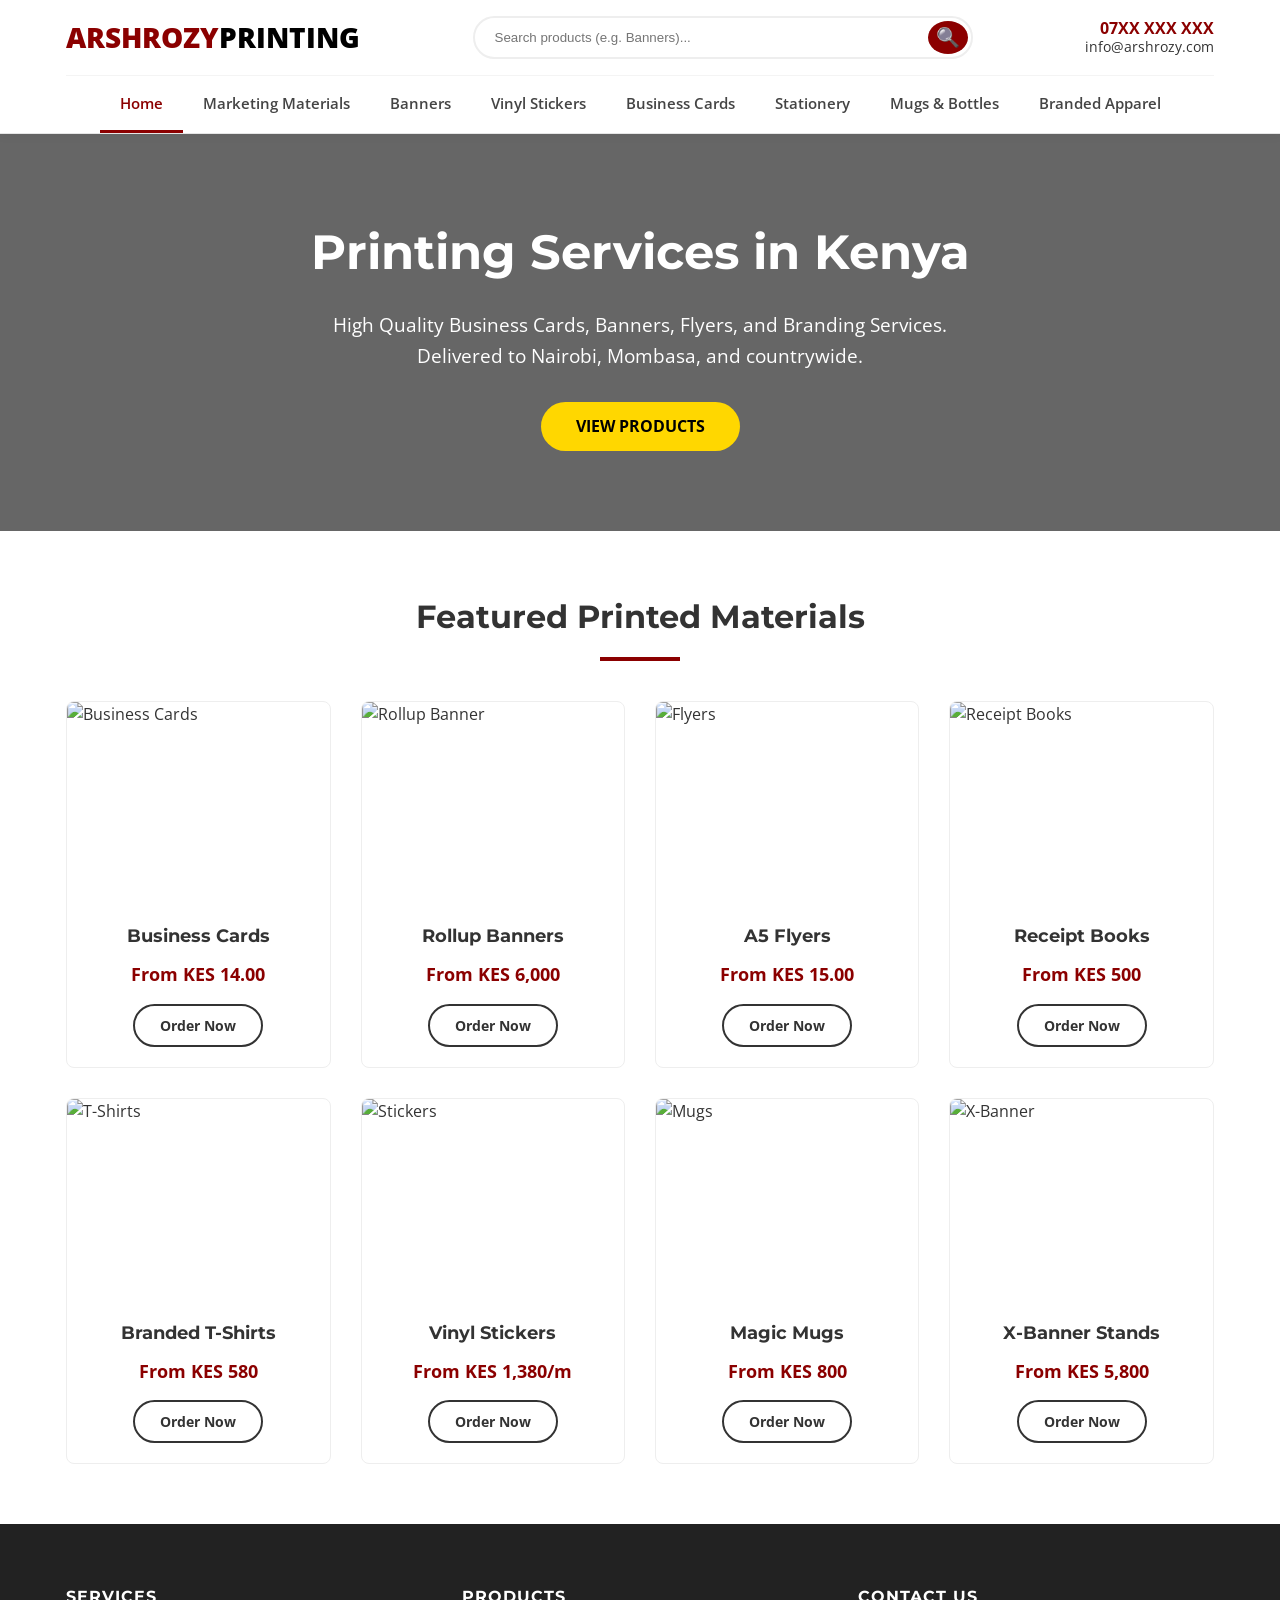
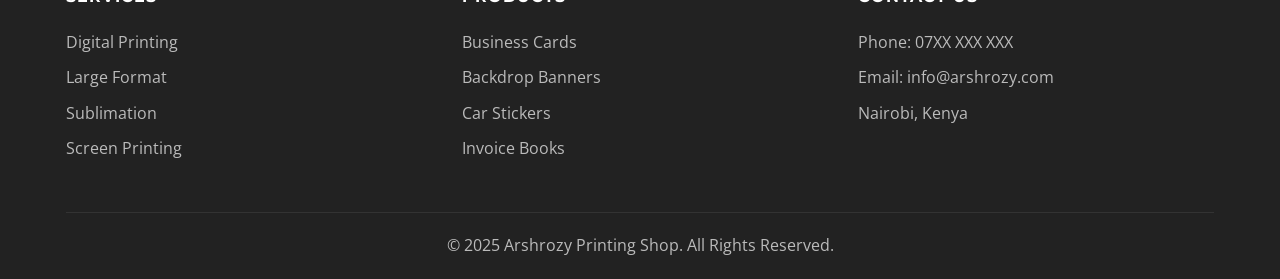
==== index.html @ eaba0af5 "Arshrozy-Printshop Arshrozy-Printshop by erot ekai benard call or whatsapp me +254769752124" ====
<!DOCTYPE html>
<html lang="en">
<head>
    <meta charset="UTF-8">
    <meta name="viewport" content="width=device-width, initial-scale=1.0">
    <title>Arshrozy Printing Shop | Printing Services Kenya</title>
    <link rel="stylesheet" href="style.css">
    <link href="https://fonts.googleapis.com/css2?family=Montserrat:wght@700;800&family=Open+Sans:wght@400;600&display=swap" rel="stylesheet">
</head>
<body>

    <header id="main-header">
        <div class="container">
            <div class="top-bar">
                <a href="index.html" class="logo">Arshrozy<span>Printing</span></a>
                <div class="search-wrap">
                    <input type="text" placeholder="Search products (e.g. Banners)...">
                    <button>🔍</button>
                </div>
                <div class="contact-info">
                    <strong>07XX XXX XXX</strong>
                    <span>info@arshrozy.com</span>
                </div>
            </div>
            <nav class="main-nav">
                <ul class="menu">
                    <li><a href="index.html" class="active">Home</a></li>
                    <li><a href="marketing.html">Marketing Materials</a></li>
                    <li><a href="banners.html">Banners</a></li>
                    <li><a href="stickers.html">Vinyl Stickers</a></li>
                    <li><a href="business-cards.html">Business Cards</a></li>
                    <li><a href="stationery.html">Stationery</a></li>
                    <li><a href="mugs.html">Mugs & Bottles</a></li>
                    <li><a href="apparel.html">Branded Apparel</a></li>
                </ul>
            </nav>
        </div>
    </header>

    <section class="hero">
        <div class="container">
            <h1>Printing Services in Kenya</h1>
            <p>High Quality Business Cards, Banners, Flyers, and Branding Services. Delivered to Nairobi, Mombasa, and countrywide.</p>
            <a href="#featured" class="btn">View Products</a>
        </div>
    </section>

    <main id="featured" class="container">
        <h2 class="section-title">Featured Printed Materials</h2>
        <div class="product-grid">
            <div class="product-card">
                <img src="https://via.placeholder.com/400x300?text=Business+Cards" alt="Business Cards">
                <div class="card-details">
                    <h3>Business Cards</h3>
                    <span class="price-tag">From KES 14.00</span>
                    <a href="business-cards.html" class="btn-outline">Order Now</a>
                </div>
            </div>
            <div class="product-card">
                <img src="https://via.placeholder.com/400x300?text=Rollup+Banner" alt="Rollup Banner">
                <div class="card-details">
                    <h3>Rollup Banners</h3>
                    <span class="price-tag">From KES 6,000</span>
                    <a href="banners.html" class="btn-outline">Order Now</a>
                </div>
            </div>
            <div class="product-card">
                <img src="https://via.placeholder.com/400x300?text=Flyers" alt="Flyers">
                <div class="card-details">
                    <h3>A5 Flyers</h3>
                    <span class="price-tag">From KES 15.00</span>
                    <a href="marketing.html" class="btn-outline">Order Now</a>
                </div>
            </div>
            <div class="product-card">
                <img src="https://via.placeholder.com/400x300?text=Receipt+Books" alt="Receipt Books">
                <div class="card-details">
                    <h3>Receipt Books</h3>
                    <span class="price-tag">From KES 500</span>
                    <a href="stationery.html" class="btn-outline">Order Now</a>
                </div>
            </div>
            <div class="product-card">
                <img src="https://via.placeholder.com/400x300?text=T-Shirts" alt="T-Shirts">
                <div class="card-details">
                    <h3>Branded T-Shirts</h3>
                    <span class="price-tag">From KES 580</span>
                    <a href="apparel.html" class="btn-outline">Order Now</a>
                </div>
            </div>
            <div class="product-card">
                <img src="https://via.placeholder.com/400x300?text=Stickers" alt="Stickers">
                <div class="card-details">
                    <h3>Vinyl Stickers</h3>
                    <span class="price-tag">From KES 1,380/m</span>
                    <a href="stickers.html" class="btn-outline">Order Now</a>
                </div>
            </div>
            <div class="product-card">
                <img src="https://via.placeholder.com/400x300?text=Mugs" alt="Mugs">
                <div class="card-details">
                    <h3>Magic Mugs</h3>
                    <span class="price-tag">From KES 800</span>
                    <a href="mugs.html" class="btn-outline">Order Now</a>
                </div>
            </div>
            <div class="product-card">
                <img src="https://via.placeholder.com/400x300?text=X-Banner" alt="X-Banner">
                <div class="card-details">
                    <h3>X-Banner Stands</h3>
                    <span class="price-tag">From KES 5,800</span>
                    <a href="banners.html" class="btn-outline">Order Now</a>
                </div>
            </div>
        </div>
    </main>

    <footer>
        <div class="container">
            <div class="footer-cols">
                <div class="footer-col">
                    <h4>Services</h4>
                    <ul>
                        <li><a href="marketing.html">Digital Printing</a></li>
                        <li><a href="banners.html">Large Format</a></li>
                        <li><a href="mugs.html">Sublimation</a></li>
                        <li><a href="apparel.html">Screen Printing</a></li>
                    </ul>
                </div>
                <div class="footer-col">
                    <h4>Products</h4>
                    <ul>
                        <li><a href="business-cards.html">Business Cards</a></li>
                        <li><a href="banners.html">Backdrop Banners</a></li>
                        <li><a href="stickers.html">Car Stickers</a></li>
                        <li><a href="stationery.html">Invoice Books</a></li>
                    </ul>
                </div>
                <div class="footer-col">
                    <h4>Contact Us</h4>
                    <ul>
                        <li>Phone: 07XX XXX XXX</li>
                        <li>Email: info@arshrozy.com</li>
                        <li>Nairobi, Kenya</li>
                    </ul>
                </div>
            </div>
            <div class="bottom-bar">
                &copy; 2025 Arshrozy Printing Shop. All Rights Reserved.
            </div>
        </div>
    </footer>

</body>
</html>
---- style.css ----
/* =========================================
   ARSHROZY MASTER STYLESHEET
   ========================================= */

:root {
    --primary-color: #8B0000; /* Deep Red */
    --secondary-color: #FFD700; /* Gold */
    --text-dark: #333333;
    --text-light: #666666;
    --bg-light: #f9f9f9;
    --white: #ffffff;
    --border-color: #e5e5e5;
    --shadow: 0 4px 12px rgba(0,0,0,0.08);
    --font-main: 'Open Sans', sans-serif;
    --font-head: 'Montserrat', sans-serif;
}

* { box-sizing: border-box; }
body {
    font-family: var(--font-main);
    margin: 0; padding: 0;
    background-color: var(--white);
    color: var(--text-dark);
    line-height: 1.6;
}
h1, h2, h3, h4 { font-family: var(--font-head); font-weight: 700; margin-top: 0; }
a { text-decoration: none; color: inherit; transition: 0.3s; }
ul { list-style: none; padding: 0; margin: 0; }
img { max-width: 100%; display: block; }
.container { width: 92%; max-width: 1250px; margin: 0 auto; padding: 0 15px; }

/* --- HEADER --- */
#main-header {
    background: var(--white);
    border-bottom: 1px solid var(--border-color);
    position: sticky; top: 0; z-index: 999;
    box-shadow: 0 2px 10px rgba(0,0,0,0.05);
}
.top-bar {
    display: flex; justify-content: space-between; align-items: center;
    padding: 15px 0; border-bottom: 1px solid #f4f4f4;
}
.logo { font-size: 28px; font-weight: 800; color: var(--primary-color); text-transform: uppercase; }
.logo span { color: #000; }

.search-wrap { flex: 1; max-width: 500px; margin: 0 30px; position: relative; }
.search-wrap input {
    width: 100%; padding: 12px 20px; border: 2px solid #eee;
    border-radius: 30px; outline: none;
}
.search-wrap button {
    position: absolute; right: 5px; top: 5px; bottom: 5px;
    width: 40px; background: var(--primary-color); color: white;
    border: none; border-radius: 50%; cursor: pointer; font-size: 1.2em;
}

.contact-info { text-align: right; font-size: 0.9em; line-height: 1.3; }
.contact-info strong { display: block; font-size: 1.1em; color: var(--primary-color); }

/* --- NAVIGATION --- */
.main-nav { background: var(--white); }
.menu { display: flex; justify-content: center; flex-wrap: wrap; }
.menu li a {
    display: block; padding: 15px 20px; font-weight: 600; font-size: 0.95em;
    color: #444; border-bottom: 3px solid transparent;
}
.menu li a:hover, .menu li a.active {
    color: var(--primary-color); border-bottom-color: var(--primary-color);
}

/* --- HERO SECTION --- */
.hero {
    background: linear-gradient(rgba(0,0,0,0.6), rgba(0,0,0,0.6)), url('https://via.placeholder.com/1600x600/444/fff?text=Arshrozy+Printing+Services');
    background-size: cover; background-position: center;
    color: white; text-align: center; padding: 80px 0;
}
.hero h1 { font-size: 3em; margin-bottom: 15px; }
.hero p { font-size: 1.2em; margin-bottom: 30px; max-width: 700px; margin-left: auto; margin-right: auto; }
.btn {
    display: inline-block; padding: 12px 35px; background: var(--secondary-color);
    color: #000; font-weight: bold; border-radius: 30px; text-transform: uppercase;
}
.btn:hover { background: #e6c200; }

/* --- PRODUCT GRIDS --- */
.section-title { text-align: center; margin: 60px 0 40px; font-size: 2em; position: relative; }
.section-title::after {
    content: ''; display: block; width: 80px; height: 4px;
    background: var(--primary-color); margin: 15px auto 0;
}

.product-grid {
    display: grid; grid-template-columns: repeat(auto-fill, minmax(240px, 1fr));
    gap: 30px; margin-bottom: 60px;
}
.product-card {
    background: white; border: 1px solid #eee; border-radius: 8px;
    overflow: hidden; transition: 0.3s;
}
.product-card:hover { transform: translateY(-5px); box-shadow: var(--shadow); }
.product-card img { width: 100%; height: 200px; object-fit: cover; }
.card-details { padding: 20px; text-align: center; }
.card-details h3 { font-size: 1.1em; margin-bottom: 10px; }
.price-tag {
    display: block; font-size: 1.1em; font-weight: bold;
    color: var(--primary-color); margin-bottom: 15px;
}
.btn-outline {
    display: inline-block; padding: 8px 25px; border: 2px solid #333;
    border-radius: 25px; font-weight: bold; font-size: 0.9em;
}
.btn-outline:hover { background: #333; color: white; }

/* --- PRODUCT PAGE LAYOUT --- */
.product-split { display: flex; gap: 40px; padding: 50px 0; }
.image-side { flex: 1; }
.image-side img { border-radius: 10px; box-shadow: var(--shadow); }
.calc-side {
    flex: 1; background: white; padding: 30px;
    border: 1px solid var(--border-color); border-radius: 10px;
    box-shadow: var(--shadow);
}
.form-group { margin-bottom: 20px; }
.form-group label { display: block; font-weight: bold; margin-bottom: 8px; color: var(--primary-color); }
.form-group select, .form-group input {
    width: 100%; padding: 12px; border: 1px solid #ccc;
    border-radius: 5px; font-size: 1em;
}
.total-box {
    background: var(--primary-color); color: white;
    padding: 20px; text-align: center; border-radius: 8px; margin-top: 20px;
}
.final-price { font-size: 2.2em; font-weight: 800; display: block; color: var(--secondary-color); margin: 10px 0; }
.add-cart-btn {
    width: 100%; padding: 15px; background: var(--secondary-color);
    color: black; border: none; font-weight: bold; font-size: 1.1em;
    border-radius: 5px; cursor: pointer; margin-top: 15px;
}
.add-cart-btn:hover { background: #e6c200; }

/* --- FOOTER --- */
footer { background: #222; color: #bbb; padding: 60px 0 20px; }
.footer-cols { display: grid; grid-template-columns: repeat(auto-fit, minmax(200px, 1fr)); gap: 40px; }
.footer-col h4 { color: white; margin-bottom: 20px; text-transform: uppercase; letter-spacing: 1px; }
.footer-col li { margin-bottom: 10px; }
.footer-col a:hover { color: var(--secondary-color); }
.bottom-bar { text-align: center; border-top: 1px solid #333; margin-top: 40px; padding-top: 20px; }

/* --- MOBILE --- */
@media (max-width: 768px) {
    .top-bar { flex-direction: column; gap: 15px; text-align: center; }
    .search-wrap { width: 100%; margin: 10px 0; }
    .product-split { flex-direction: column; }
    .menu { flex-direction: column; align-items: center; }
    .menu li { width: 100%; text-align: center; }
}
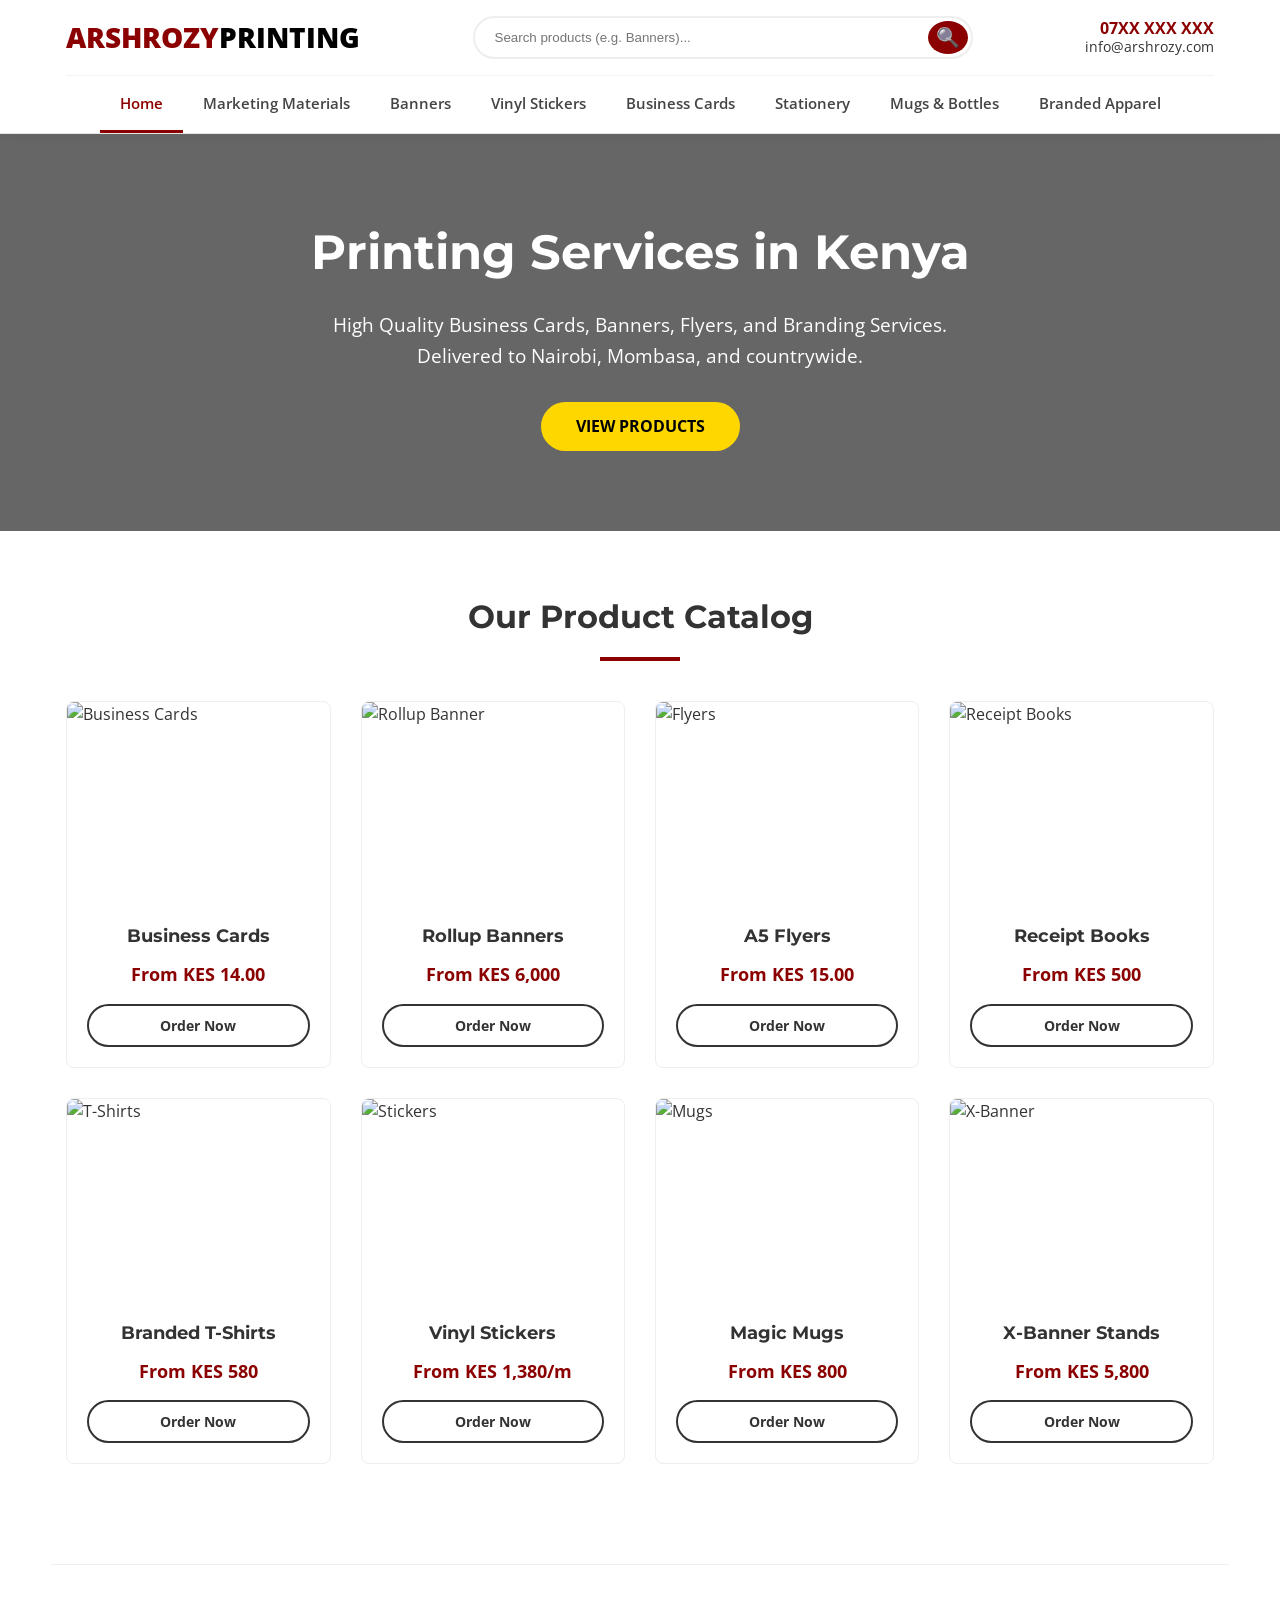
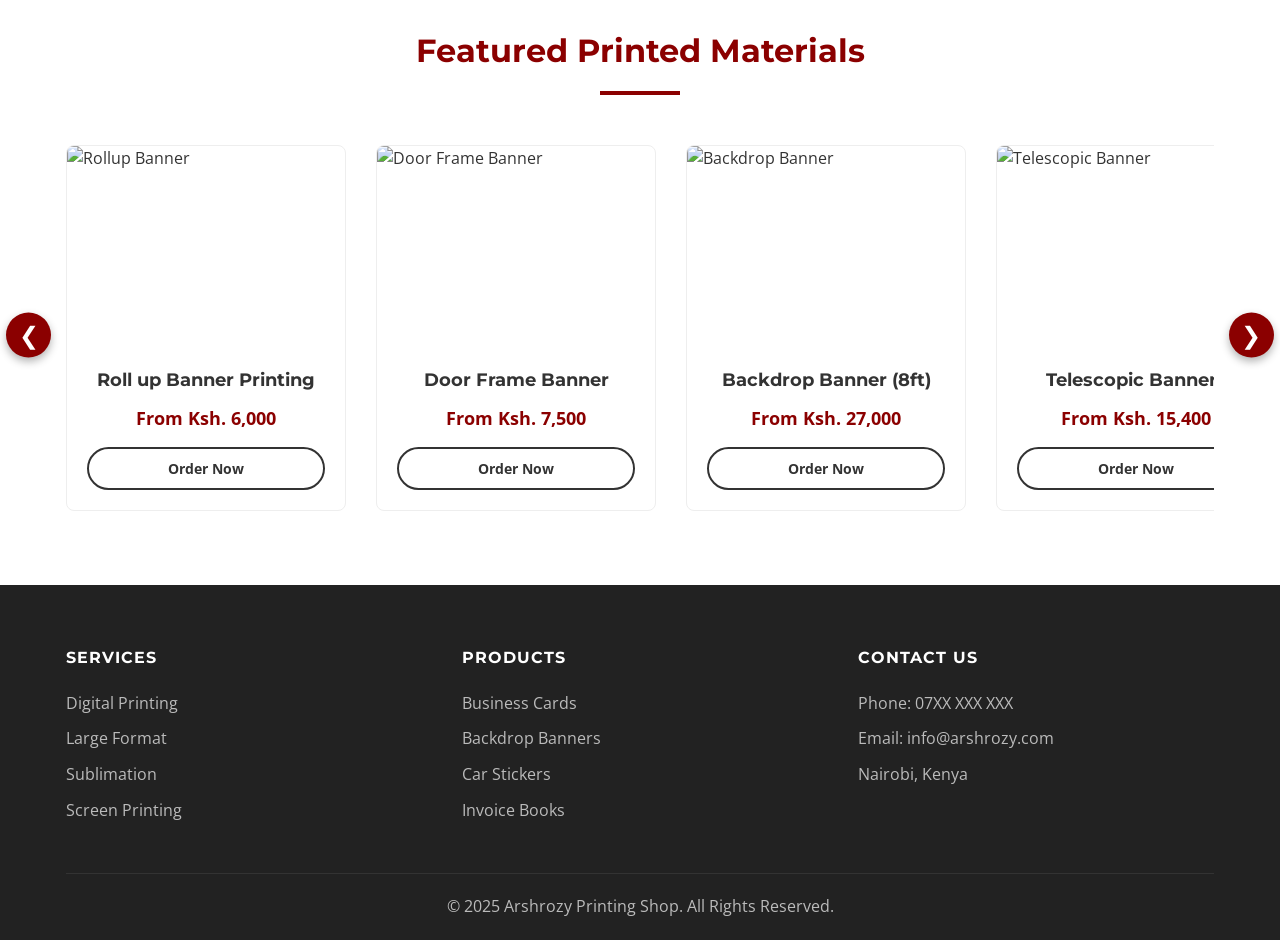
==== commit 009e14ca: "updated everything updated" ====
--- a/index.html
+++ b/index.html
@@ -41,12 +41,12 @@
         <div class="container">
             <h1>Printing Services in Kenya</h1>
             <p>High Quality Business Cards, Banners, Flyers, and Branding Services. Delivered to Nairobi, Mombasa, and countrywide.</p>
-            <a href="#featured" class="btn">View Products</a>
+            <a href="#catalog" class="btn">View Products</a>
         </div>
     </section>
 
-    <main id="featured" class="container">
-        <h2 class="section-title">Featured Printed Materials</h2>
+    <main id="catalog" class="container" style="padding-bottom: 40px; border-bottom: 1px solid #eee;">
+        <h2 class="section-title">Our Product Catalog</h2>
         <div class="product-grid">
             <div class="product-card">
                 <img src="https://via.placeholder.com/400x300?text=Business+Cards" alt="Business Cards">
@@ -114,6 +114,154 @@
             </div>
         </div>
     </main>
+
+   <section id="featured-carousel" class="container carousel-section">
+        <h2 class="section-title" style="color: var(--primary-color);">Featured Printed Materials</h2>
+        
+        <div class="carousel-wrapper">
+            <button class="carousel-nav prev-btn">❮</button>
+            
+            <div class="carousel-track-container">
+                <ul class="carousel-track">
+                    
+                    <li class="carousel-slide current-slide">
+                        <div class="product-card">
+                            <img src="https://via.placeholder.com/300x200?text=Roll+Up+Banner" alt="Rollup Banner">
+                            <div class="card-details">
+                                <h3>Roll up Banner Printing</h3>
+                                <span class="price-tag">From Ksh. 6,000</span>
+                                <a href="banners.html" class="btn-outline">Order Now</a>
+                            </div>
+                        </div>
+                    </li>
+
+                    <li class="carousel-slide">
+                        <div class="product-card">
+                            <img src="https://via.placeholder.com/300x200?text=Door+Frame+Banner" alt="Door Frame Banner">
+                            <div class="card-details">
+                                <h3>Door Frame Banner</h3>
+                                <span class="price-tag">From Ksh. 7,500</span>
+                                <a href="banners.html" class="btn-outline">Order Now</a>
+                            </div>
+                        </div>
+                    </li>
+
+                    <li class="carousel-slide">
+                        <div class="product-card">
+                            <img src="https://via.placeholder.com/300x200?text=Backdrop+Banner" alt="Backdrop Banner">
+                            <div class="card-details">
+                                <h3>Backdrop Banner (8ft)</h3>
+                                <span class="price-tag">From Ksh. 27,000</span>
+                                <a href="banners.html" class="btn-outline">Order Now</a>
+                            </div>
+                        </div>
+                    </li>
+
+                    <li class="carousel-slide">
+                        <div class="product-card">
+                            <img src="https://via.placeholder.com/300x200?text=Telescopic+Banner" alt="Telescopic Banner">
+                            <div class="card-details">
+                                <h3>Telescopic Banners</h3>
+                                <span class="price-tag">From Ksh. 15,400</span>
+                                <a href="banners.html" class="btn-outline">Order Now</a>
+                            </div>
+                        </div>
+                    </li>
+
+                    <li class="carousel-slide">
+                        <div class="product-card">
+                            <img src="https://via.placeholder.com/300x200?text=Vinyl+Banner" alt="Vinyl Banner">
+                            <div class="card-details">
+                                <h3>Vinyl Banner Printing</h3>
+                                <span class="price-tag">From Ksh 1,200 /sq.m</span>
+                                <a href="banners.html" class="btn-outline">Order Now</a>
+                            </div>
+                        </div>
+                    </li>
+
+                    <li class="carousel-slide">
+                        <div class="product-card">
+                            <img src="https://via.placeholder.com/300x200?text=L-Banner+Stand" alt="L Banner Stand">
+                            <div class="card-details">
+                                <h3>L Banner Stand</h3>
+                                <span class="price-tag">From Ksh. 9,500</span>
+                                <a href="banners.html" class="btn-outline">Order Now</a>
+                            </div>
+                        </div>
+                    </li>
+
+                    <li class="carousel-slide">
+                        <div class="product-card">
+                            <img src="https://via.placeholder.com/300x200?text=Wheel+Cover" alt="Banner Wheel Cover">
+                            <div class="card-details">
+                                <h3>Banner Wheel Cover</h3>
+                                <span class="price-tag">From Ksh 6,350</span>
+                                <a href="stickers.html" class="btn-outline">Order Now</a>
+                            </div>
+                        </div>
+                    </li>
+
+                    <li class="carousel-slide">
+                        <div class="product-card">
+                            <img src="https://via.placeholder.com/300x200?text=S-Banner" alt="S-Banner">
+                            <div class="card-details">
+                                <h3>S-Banner Printing</h3>
+                                <span class="price-tag">Get Quote</span>
+                                <a href="banners.html" class="btn-outline">Order Now</a>
+                            </div>
+                        </div>
+                    </li>
+
+                    <li class="carousel-slide">
+                        <div class="product-card">
+                            <img src="https://via.placeholder.com/300x200?text=Table+Cloth" alt="Table Cloth Branding">
+                            <div class="card-details">
+                                <h3>Table Cloth Printing</h3>
+                                <span class="price-tag">Get Quote</span>
+                                <a href="marketing.html" class="btn-outline">Order Now</a>
+                            </div>
+                        </div>
+                    </li>
+
+                    <li class="carousel-slide">
+                        <div class="product-card">
+                            <img src="https://via.placeholder.com/300x200?text=Media+Wall" alt="Media Wall">
+                            <div class="card-details">
+                                <h3>Media Wall Banner</h3>
+                                <span class="price-tag">Get Quote</span>
+                                <a href="banners.html" class="btn-outline">Order Now</a>
+                            </div>
+                        </div>
+                    </li>
+
+                    <li class="carousel-slide">
+                        <div class="product-card">
+                            <img src="https://via.placeholder.com/300x200?text=Popup+Banner" alt="Popup Banner">
+                            <div class="card-details">
+                                <h3>Popup Banner Printing</h3>
+                                <span class="price-tag">Request Quote</span>
+                                <a href="banners.html" class="btn-outline">Order Now</a>
+                            </div>
+                        </div>
+                    </li>
+
+                    <li class="carousel-slide">
+                        <div class="product-card">
+                            <img src="https://via.placeholder.com/300x200?text=Table+Rollup" alt="Table Rollup">
+                            <div class="card-details">
+                                <h3>Table Rollup Printing</h3>
+                                <span class="price-tag">Get Quote</span>
+                                <a href="banners.html" class="btn-outline">Order Now</a>
+                            </div>
+                        </div>
+                    </li>
+
+                </ul>
+            </div>
+
+            <button class="carousel-nav next-btn">❯</button>
+        </div>
+        </section>
 
     <footer>
         <div class="container">
@@ -151,5 +299,6 @@
         </div>
     </footer>
 
+<script src="script.js"></script>
 </body>
 </html>
--- a/style.css
+++ b/style.css
@@ -82,7 +82,7 @@
 }
 .btn:hover { background: #e6c200; }
 
-/* --- PRODUCT GRIDS --- */
+/* --- PRODUCT GRIDS (Common Styles) --- */
 .section-title { text-align: center; margin: 60px 0 40px; font-size: 2em; position: relative; }
 .section-title::after {
     content: ''; display: block; width: 80px; height: 4px;
@@ -96,10 +96,26 @@
 .product-card {
     background: white; border: 1px solid #eee; border-radius: 8px;
     overflow: hidden; transition: 0.3s;
+    /* Added flex for consistent card height in the carousel/grid */
+    display: flex; 
+    flex-direction: column;
 }
 .product-card:hover { transform: translateY(-5px); box-shadow: var(--shadow); }
-.product-card img { width: 100%; height: 200px; object-fit: cover; }
-.card-details { padding: 20px; text-align: center; }
+.product-card img { 
+    width: 100%; 
+    height: 200px; 
+    object-fit: cover; 
+    /* Added to ensure image takes full width of card */
+    flex-shrink: 0; 
+}
+.card-details { 
+    padding: 20px; 
+    text-align: center; 
+    flex-grow: 1; /* Allows details to fill vertical space */
+    display: flex;
+    flex-direction: column;
+    justify-content: space-between;
+}
 .card-details h3 { font-size: 1.1em; margin-bottom: 10px; }
 .price-tag {
     display: block; font-size: 1.1em; font-weight: bold;
@@ -110,6 +126,80 @@
     border-radius: 25px; font-weight: bold; font-size: 0.9em;
 }
 .btn-outline:hover { background: #333; color: white; }
+
+/* --- NEW CAROUSEL STYLES --- */
+.carousel-section { position: relative; padding-bottom: 50px; margin-top: 40px; }
+
+.carousel-wrapper {
+    position: relative;
+    max-width: 1200px;
+    margin: 0 auto;
+    height: 400px; /* Fixed height for visual consistency */
+}
+
+.carousel-track-container {
+    height: 100%;
+    position: relative;
+    overflow: hidden; /* Hide slides that are off-screen */
+    width: 100%;
+}
+
+.carousel-track {
+    list-style: none;
+    padding: 10px 0;
+    margin: 0;
+    position: relative;
+    height: 100%;
+    transition: transform 250ms ease-in;
+    display: flex;
+    gap: 30px; /* Match grid gap */
+}
+
+.carousel-slide {
+    min-width: 280px; /* Fixed width for each card */
+    max-width: 280px;
+    flex-shrink: 0; /* Important: Prevents slides from shrinking */
+}
+
+/* Carousel Arrows (Navigation) */
+.carousel-nav {
+    position: absolute;
+    top: 50%;
+    transform: translateY(-50%);
+    background: var(--primary-color);
+    color: white;
+    border: none;
+    width: 45px; height: 45px;
+    border-radius: 50%;
+    cursor: pointer;
+    z-index: 10;
+    font-size: 1.5rem;
+    box-shadow: 0 4px 8px rgba(0,0,0,0.3);
+    transition: background 0.2s;
+}
+.carousel-nav:hover { background: #6b0000; }
+.prev-btn { left: -60px; }
+.next-btn { right: -60px; }
+
+/* Carousel Dots (Paging) */
+.carousel-dots-nav {
+    display: flex;
+    justify-content: center;
+    padding: 20px 0;
+}
+.carousel-dot {
+    border: none;
+    width: 12px; height: 12px;
+    background: #ccc;
+    border-radius: 50%;
+    margin: 0 6px;
+    cursor: pointer;
+    transition: background 0.2s;
+}
+.carousel-dot.current-slide { 
+    background: var(--primary-color); 
+    transform: scale(1.1);
+}
 
 /* --- PRODUCT PAGE LAYOUT --- */
 .product-split { display: flex; gap: 40px; padding: 50px 0; }
@@ -146,11 +236,69 @@
 .footer-col a:hover { color: var(--secondary-color); }
 .bottom-bar { text-align: center; border-top: 1px solid #333; margin-top: 40px; padding-top: 20px; }
 
-/* --- MOBILE --- */
-@media (max-width: 768px) {
+/* --- MOBILE STYLES --- */
+@media (max-width: 768px) {/* --- ADD THIS TO YOUR EXISTING MOBILE MEDIA QUERY --- */
+    
+    /* 1. Show the hamburger button */
+    #mobile-menu-btn {
+        display: block !important; /* Force show */
+        background: none;
+        border: 2px solid var(--primary-color);
+        color: var(--primary-color);
+        font-size: 1.5em;
+        cursor: pointer;
+        border-radius: 5px;
+        padding: 5px 10px;
+    }
+
+    /* 2. Hide the menu by default on mobile */
+    .main-nav {
+        display: none; /* Hidden initially */
+        width: 100%;
+        background-color: var(--bg-light);
+        border-top: 1px solid #ddd;
+        margin-top: 15px;
+    }
+
+    /* 3. Show the menu when the JS adds the 'active' class */
+    .main-nav.active {
+        display: block;
+        animation: slideDown 0.3s ease;
+    }
+
+    /* Animation for smooth opening */
+    @keyframes slideDown {
+        from { opacity: 0; transform: translateY(-10px); }
+        to { opacity: 1; transform: translateY(0); }
+    }
     .top-bar { flex-direction: column; gap: 15px; text-align: center; }
     .search-wrap { width: 100%; margin: 10px 0; }
     .product-split { flex-direction: column; }
     .menu { flex-direction: column; align-items: center; }
     .menu li { width: 100%; text-align: center; }
-}+
+    /* CAROUSEL MOBILE INTERACTION */
+    .carousel-wrapper {
+        height: auto; /* Remove fixed height on mobile */
+        max-width: none;
+    }
+    .carousel-track-container {
+        overflow-x: scroll; /* Enable horizontal scrolling for touch */
+        overflow-y: hidden;
+        -webkit-overflow-scrolling: touch; /* Smooth scrolling on iOS */
+    }
+    .carousel-track {
+        transform: none !important; /* Disable JS transform for scroll */
+        padding: 10px 15px;
+        gap: 15px;
+    }
+    .carousel-slide {
+        min-width: 200px; /* Smaller card size on mobile */
+        max-width: 200px;
+    }
+    /* Hide navigation arrows and dots on mobile when scrolling is enabled */
+    .carousel-nav, .carousel-dots-nav {
+        display: none; 
+    }
+}/* Hide the carousel dots */
+.carousel-dots-nav { display: none !important; }
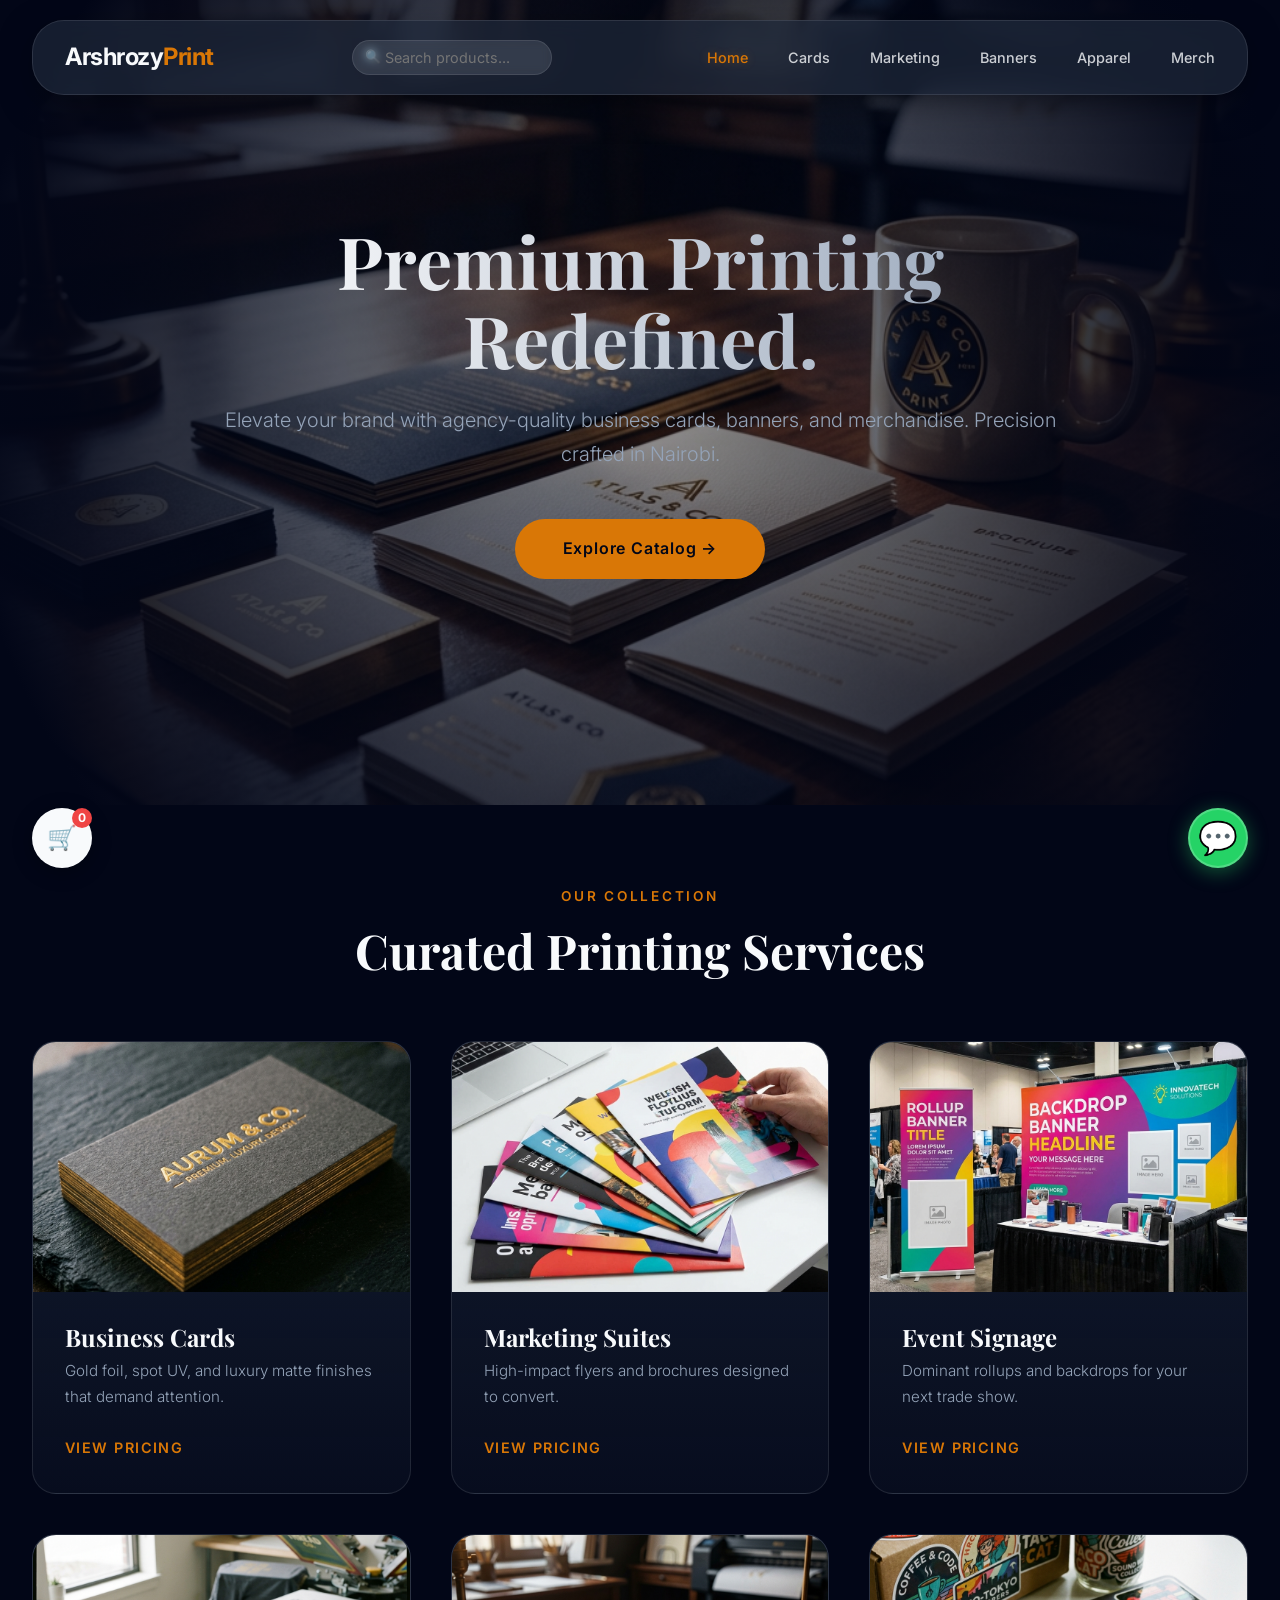
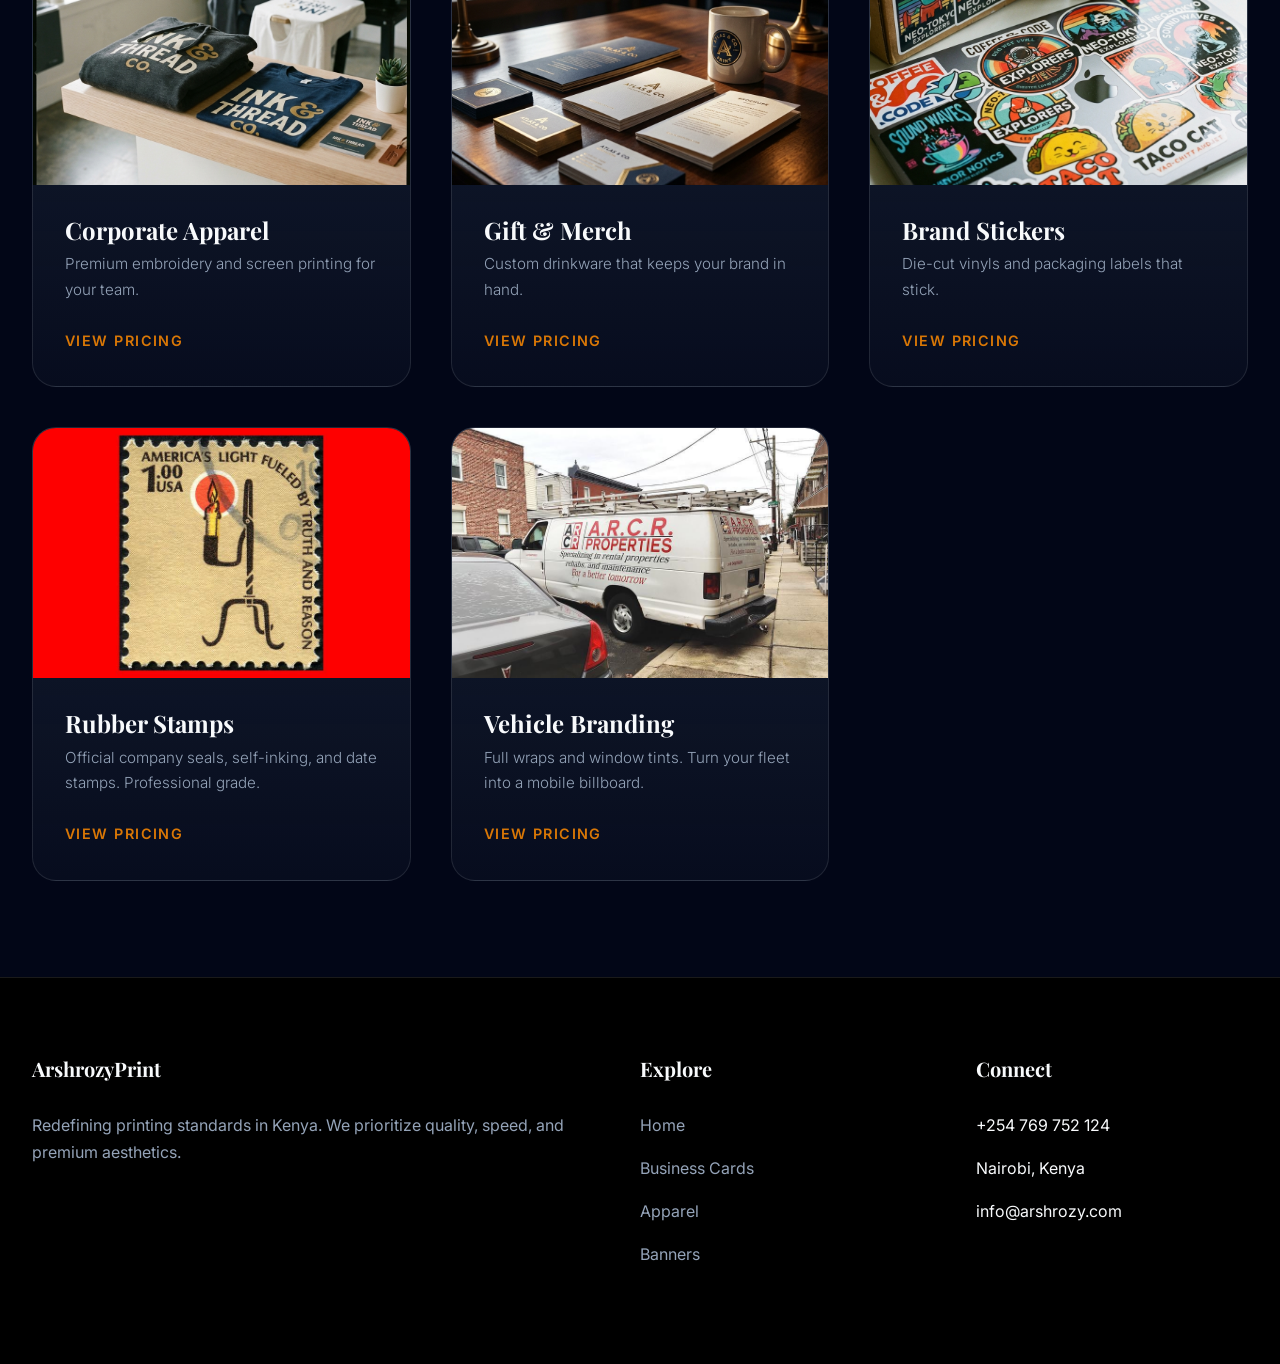
==== commit 7c7b345f: "Fix lint error in style.css" ====
--- a/index.html
+++ b/index.html
@@ -1,304 +1,189 @@
 <!DOCTYPE html>
 <html lang="en">
+
 <head>
     <meta charset="UTF-8">
     <meta name="viewport" content="width=device-width, initial-scale=1.0">
-    <title>Arshrozy Printing Shop | Printing Services Kenya</title>
+    <title>Arshrozy Printing Shop | Premium Printing Services Kenya</title>
+    <meta name="description"
+        content="Professional printing services in Kenya. Business cards, banners, branding, merchandise, and more. Quality you can trust.">
+
+    <link rel="preconnect" href="https://fonts.googleapis.com">
+    <link rel="preconnect" href="https://fonts.gstatic.com" crossorigin>
     <link rel="stylesheet" href="style.css">
-    <link href="https://fonts.googleapis.com/css2?family=Montserrat:wght@700;800&family=Open+Sans:wght@400;600&display=swap" rel="stylesheet">
+    <link rel="icon" href="images/favicon.ico" type="image/x-icon">
 </head>
+
 <body>
 
-    <header id="main-header">
-        <div class="container">
-            <div class="top-bar">
-                <a href="index.html" class="logo">Arshrozy<span>Printing</span></a>
-                <div class="search-wrap">
-                    <input type="text" placeholder="Search products (e.g. Banners)...">
-                    <button>🔍</button>
-                </div>
-                <div class="contact-info">
-                    <strong>07XX XXX XXX</strong>
-                    <span>info@arshrozy.com</span>
-                </div>
-            </div>
+    <header>
+        <div class="nav-container">
+            <a href="index.html" class="logo">Arshrozy<span style="color:var(--accent-gold)">Print</span></a>
+            <button class="mobile-toggle" id="mobile-menu-btn">☰</button>
             <nav class="main-nav">
-                <ul class="menu">
+                <ul>
                     <li><a href="index.html" class="active">Home</a></li>
-                    <li><a href="marketing.html">Marketing Materials</a></li>
+                    <li><a href="business-cards.html">Cards</a></li>
+                    <li><a href="flyers.html">Marketing</a></li>
                     <li><a href="banners.html">Banners</a></li>
-                    <li><a href="stickers.html">Vinyl Stickers</a></li>
-                    <li><a href="business-cards.html">Business Cards</a></li>
-                    <li><a href="stationery.html">Stationery</a></li>
-                    <li><a href="mugs.html">Mugs & Bottles</a></li>
-                    <li><a href="apparel.html">Branded Apparel</a></li>
+                    <li><a href="apparel.html">Apparel</a></li>
+                    <li><a href="mugs.html">Merch</a></li>
                 </ul>
             </nav>
         </div>
     </header>
 
-    <section class="hero">
-        <div class="container">
-            <h1>Printing Services in Kenya</h1>
-            <p>High Quality Business Cards, Banners, Flyers, and Branding Services. Delivered to Nairobi, Mombasa, and countrywide.</p>
-            <a href="#catalog" class="btn">View Products</a>
-        </div>
-    </section>
+    <!-- Floating WhatsApp -->
+    <a href="https://wa.me/254769752124" class="floating-wa" target="_blank" title="Chat on WhatsApp">💬</a>
 
-    <main id="catalog" class="container" style="padding-bottom: 40px; border-bottom: 1px solid #eee;">
-        <h2 class="section-title">Our Product Catalog</h2>
-        <div class="product-grid">
-            <div class="product-card">
-                <img src="https://via.placeholder.com/400x300?text=Business+Cards" alt="Business Cards">
-                <div class="card-details">
-                    <h3>Business Cards</h3>
-                    <span class="price-tag">From KES 14.00</span>
-                    <a href="business-cards.html" class="btn-outline">Order Now</a>
+    <main>
+        <!-- Premium Hero Section -->
+        <section class="hero">
+            <div class="hero-bg"></div>
+            <div class="hero-content">
+                <h1>Premium Printing<br>Redefined.</h1>
+                <p>Elevate your brand with agency-quality business cards, banners, and merchandise. Precision crafted in
+                    Nairobi.</p>
+                <div style="margin-top: 2rem;">
+                    <a href="#catalog" class="btn-primary">Explore Catalog &rarr;</a>
                 </div>
             </div>
-            <div class="product-card">
-                <img src="https://via.placeholder.com/400x300?text=Rollup+Banner" alt="Rollup Banner">
-                <div class="card-details">
-                    <h3>Rollup Banners</h3>
-                    <span class="price-tag">From KES 6,000</span>
-                    <a href="banners.html" class="btn-outline">Order Now</a>
-                </div>
+        </section>
+
+        <!-- Product Catalog -->
+        <section class="categories" id="catalog">
+            <span class="section-caption">Our Collection</span>
+            <h2 class="section-title">Curated Printing Services</h2>
+
+            <div class="grid">
+                <!-- Business Cards -->
+                <article class="card">
+                    <div class="card-image">
+                        <img src="images/cards.jpg" alt="Premium Business Cards">
+                    </div>
+                    <div class="card-content">
+                        <h3 class="card-title">Business Cards</h3>
+                        <p class="card-desc">Gold foil, spot UV, and luxury matte finishes that demand attention.</p>
+                        <a href="business-cards.html" class="card-link">View Pricing</a>
+                    </div>
+                </article>
+
+                <!-- Marketing Materials -->
+                <article class="card">
+                    <div class="card-image">
+                        <img src="images/marketing.jpg" alt="Flyers and Brochures">
+                    </div>
+                    <div class="card-content">
+                        <h3 class="card-title">Marketing Suites</h3>
+                        <p class="card-desc">High-impact flyers and brochures designed to convert.</p>
+                        <a href="flyers.html" class="card-link">View Pricing</a>
+                    </div>
+                </article>
+
+                <!-- Banners -->
+                <article class="card">
+                    <div class="card-image">
+                        <img src="images/banners.jpg" alt="Rollup Banners and Signage">
+                    </div>
+                    <div class="card-content">
+                        <h3 class="card-title">Event Signage</h3>
+                        <p class="card-desc">Dominant rollups and backdrops for your next trade show.</p>
+                        <a href="banners.html" class="card-link">View Pricing</a>
+                    </div>
+                </article>
+
+                <!-- Apparel -->
+                <article class="card">
+                    <div class="card-image">
+                        <img src="images/apparel.jpg" alt="Branded Apparel">
+                    </div>
+                    <div class="card-content">
+                        <h3 class="card-title">Corporate Apparel</h3>
+                        <p class="card-desc">Premium embroidery and screen printing for your team.</p>
+                        <a href="apparel.html" class="card-link">View Pricing</a>
+                    </div>
+                </article>
+
+                <!-- Mugs -->
+                <article class="card">
+                    <div class="card-image">
+                        <img src="images/hero-banner.jpg" alt="Mugs and Gift Items" style="object-position: right;">
+                    </div>
+                    <div class="card-content">
+                        <h3 class="card-title">Gift & Merch</h3>
+                        <p class="card-desc">Custom drinkware that keeps your brand in hand.</p>
+                        <a href="mugs.html" class="card-link">View Pricing</a>
+                    </div>
+                </article>
+
+                <!-- Stickers -->
+                <article class="card">
+                    <div class="card-image">
+                        <img src="images/stickers.jpg" alt="Stickers and Decals">
+                    </div>
+                    <div class="card-content">
+                        <h3 class="card-title">Brand Stickers</h3>
+                        <p class="card-desc">Die-cut vinyls and packaging labels that stick.</p>
+                        <a href="stickers.html" class="card-link">View Pricing</a>
+                    </div>
+                </article>
+
+                <!-- Stamps -->
+                <article class="card">
+                    <div class="card-image">
+                        <img src="images/stamp-rubber.jpg" alt="Rubber Stamps">
+                    </div>
+                    <div class="card-content">
+                        <h3 class="card-title">Rubber Stamps</h3>
+                        <p class="card-desc">Official company seals, self-inking, and date stamps. Professional grade.
+                        </p>
+                        <a href="stamps.html" class="card-link">View Pricing</a>
+                    </div>
+                </article>
+
+                <!-- Car Branding -->
+                <article class="card">
+                    <div class="card-image">
+                        <img src="images/car-full.jpg" alt="Vehicle Branding">
+                    </div>
+                    <div class="card-content">
+                        <h3 class="card-title">Vehicle Branding</h3>
+                        <p class="card-desc">Full wraps and window tints. Turn your fleet into a mobile billboard.</p>
+                        <a href="car-branding.html" class="card-link">View Pricing</a>
+                    </div>
+                </article>
+
             </div>
-            <div class="product-card">
-                <img src="https://via.placeholder.com/400x300?text=Flyers" alt="Flyers">
-                <div class="card-details">
-                    <h3>A5 Flyers</h3>
-                    <span class="price-tag">From KES 15.00</span>
-                    <a href="marketing.html" class="btn-outline">Order Now</a>
-                </div>
-            </div>
-            <div class="product-card">
-                <img src="https://via.placeholder.com/400x300?text=Receipt+Books" alt="Receipt Books">
-                <div class="card-details">
-                    <h3>Receipt Books</h3>
-                    <span class="price-tag">From KES 500</span>
-                    <a href="stationery.html" class="btn-outline">Order Now</a>
-                </div>
-            </div>
-            <div class="product-card">
-                <img src="https://via.placeholder.com/400x300?text=T-Shirts" alt="T-Shirts">
-                <div class="card-details">
-                    <h3>Branded T-Shirts</h3>
-                    <span class="price-tag">From KES 580</span>
-                    <a href="apparel.html" class="btn-outline">Order Now</a>
-                </div>
-            </div>
-            <div class="product-card">
-                <img src="https://via.placeholder.com/400x300?text=Stickers" alt="Stickers">
-                <div class="card-details">
-                    <h3>Vinyl Stickers</h3>
-                    <span class="price-tag">From KES 1,380/m</span>
-                    <a href="stickers.html" class="btn-outline">Order Now</a>
-                </div>
-            </div>
-            <div class="product-card">
-                <img src="https://via.placeholder.com/400x300?text=Mugs" alt="Mugs">
-                <div class="card-details">
-                    <h3>Magic Mugs</h3>
-                    <span class="price-tag">From KES 800</span>
-                    <a href="mugs.html" class="btn-outline">Order Now</a>
-                </div>
-            </div>
-            <div class="product-card">
-                <img src="https://via.placeholder.com/400x300?text=X-Banner" alt="X-Banner">
-                <div class="card-details">
-                    <h3>X-Banner Stands</h3>
-                    <span class="price-tag">From KES 5,800</span>
-                    <a href="banners.html" class="btn-outline">Order Now</a>
-                </div>
-            </div>
-        </div>
+        </section>
     </main>
 
-   <section id="featured-carousel" class="container carousel-section">
-        <h2 class="section-title" style="color: var(--primary-color);">Featured Printed Materials</h2>
-        
-        <div class="carousel-wrapper">
-            <button class="carousel-nav prev-btn">❮</button>
-            
-            <div class="carousel-track-container">
-                <ul class="carousel-track">
-                    
-                    <li class="carousel-slide current-slide">
-                        <div class="product-card">
-                            <img src="https://via.placeholder.com/300x200?text=Roll+Up+Banner" alt="Rollup Banner">
-                            <div class="card-details">
-                                <h3>Roll up Banner Printing</h3>
-                                <span class="price-tag">From Ksh. 6,000</span>
-                                <a href="banners.html" class="btn-outline">Order Now</a>
-                            </div>
-                        </div>
-                    </li>
-
-                    <li class="carousel-slide">
-                        <div class="product-card">
-                            <img src="https://via.placeholder.com/300x200?text=Door+Frame+Banner" alt="Door Frame Banner">
-                            <div class="card-details">
-                                <h3>Door Frame Banner</h3>
-                                <span class="price-tag">From Ksh. 7,500</span>
-                                <a href="banners.html" class="btn-outline">Order Now</a>
-                            </div>
-                        </div>
-                    </li>
-
-                    <li class="carousel-slide">
-                        <div class="product-card">
-                            <img src="https://via.placeholder.com/300x200?text=Backdrop+Banner" alt="Backdrop Banner">
-                            <div class="card-details">
-                                <h3>Backdrop Banner (8ft)</h3>
-                                <span class="price-tag">From Ksh. 27,000</span>
-                                <a href="banners.html" class="btn-outline">Order Now</a>
-                            </div>
-                        </div>
-                    </li>
-
-                    <li class="carousel-slide">
-                        <div class="product-card">
-                            <img src="https://via.placeholder.com/300x200?text=Telescopic+Banner" alt="Telescopic Banner">
-                            <div class="card-details">
-                                <h3>Telescopic Banners</h3>
-                                <span class="price-tag">From Ksh. 15,400</span>
-                                <a href="banners.html" class="btn-outline">Order Now</a>
-                            </div>
-                        </div>
-                    </li>
-
-                    <li class="carousel-slide">
-                        <div class="product-card">
-                            <img src="https://via.placeholder.com/300x200?text=Vinyl+Banner" alt="Vinyl Banner">
-                            <div class="card-details">
-                                <h3>Vinyl Banner Printing</h3>
-                                <span class="price-tag">From Ksh 1,200 /sq.m</span>
-                                <a href="banners.html" class="btn-outline">Order Now</a>
-                            </div>
-                        </div>
-                    </li>
-
-                    <li class="carousel-slide">
-                        <div class="product-card">
-                            <img src="https://via.placeholder.com/300x200?text=L-Banner+Stand" alt="L Banner Stand">
-                            <div class="card-details">
-                                <h3>L Banner Stand</h3>
-                                <span class="price-tag">From Ksh. 9,500</span>
-                                <a href="banners.html" class="btn-outline">Order Now</a>
-                            </div>
-                        </div>
-                    </li>
-
-                    <li class="carousel-slide">
-                        <div class="product-card">
-                            <img src="https://via.placeholder.com/300x200?text=Wheel+Cover" alt="Banner Wheel Cover">
-                            <div class="card-details">
-                                <h3>Banner Wheel Cover</h3>
-                                <span class="price-tag">From Ksh 6,350</span>
-                                <a href="stickers.html" class="btn-outline">Order Now</a>
-                            </div>
-                        </div>
-                    </li>
-
-                    <li class="carousel-slide">
-                        <div class="product-card">
-                            <img src="https://via.placeholder.com/300x200?text=S-Banner" alt="S-Banner">
-                            <div class="card-details">
-                                <h3>S-Banner Printing</h3>
-                                <span class="price-tag">Get Quote</span>
-                                <a href="banners.html" class="btn-outline">Order Now</a>
-                            </div>
-                        </div>
-                    </li>
-
-                    <li class="carousel-slide">
-                        <div class="product-card">
-                            <img src="https://via.placeholder.com/300x200?text=Table+Cloth" alt="Table Cloth Branding">
-                            <div class="card-details">
-                                <h3>Table Cloth Printing</h3>
-                                <span class="price-tag">Get Quote</span>
-                                <a href="marketing.html" class="btn-outline">Order Now</a>
-                            </div>
-                        </div>
-                    </li>
-
-                    <li class="carousel-slide">
-                        <div class="product-card">
-                            <img src="https://via.placeholder.com/300x200?text=Media+Wall" alt="Media Wall">
-                            <div class="card-details">
-                                <h3>Media Wall Banner</h3>
-                                <span class="price-tag">Get Quote</span>
-                                <a href="banners.html" class="btn-outline">Order Now</a>
-                            </div>
-                        </div>
-                    </li>
-
-                    <li class="carousel-slide">
-                        <div class="product-card">
-                            <img src="https://via.placeholder.com/300x200?text=Popup+Banner" alt="Popup Banner">
-                            <div class="card-details">
-                                <h3>Popup Banner Printing</h3>
-                                <span class="price-tag">Request Quote</span>
-                                <a href="banners.html" class="btn-outline">Order Now</a>
-                            </div>
-                        </div>
-                    </li>
-
-                    <li class="carousel-slide">
-                        <div class="product-card">
-                            <img src="https://via.placeholder.com/300x200?text=Table+Rollup" alt="Table Rollup">
-                            <div class="card-details">
-                                <h3>Table Rollup Printing</h3>
-                                <span class="price-tag">Get Quote</span>
-                                <a href="banners.html" class="btn-outline">Order Now</a>
-                            </div>
-                        </div>
-                    </li>
-
+    <footer>
+        <div class="footer-content">
+            <div class="footer-col">
+                <h4>ArshrozyPrint</h4>
+                <p>Redefining printing standards in Kenya. We prioritize quality, speed, and premium aesthetics.</p>
+            </div>
+            <div class="footer-col">
+                <h4>Explore</h4>
+                <ul>
+                    <li><a href="index.html">Home</a></li>
+                    <li><a href="business-cards.html">Business Cards</a></li>
+                    <li><a href="apparel.html">Apparel</a></li>
+                    <li><a href="banners.html">Banners</a></li>
                 </ul>
             </div>
-
-            <button class="carousel-nav next-btn">❯</button>
-        </div>
-        </section>
-
-    <footer>
-        <div class="container">
-            <div class="footer-cols">
-                <div class="footer-col">
-                    <h4>Services</h4>
-                    <ul>
-                        <li><a href="marketing.html">Digital Printing</a></li>
-                        <li><a href="banners.html">Large Format</a></li>
-                        <li><a href="mugs.html">Sublimation</a></li>
-                        <li><a href="apparel.html">Screen Printing</a></li>
-                    </ul>
-                </div>
-                <div class="footer-col">
-                    <h4>Products</h4>
-                    <ul>
-                        <li><a href="business-cards.html">Business Cards</a></li>
-                        <li><a href="banners.html">Backdrop Banners</a></li>
-                        <li><a href="stickers.html">Car Stickers</a></li>
-                        <li><a href="stationery.html">Invoice Books</a></li>
-                    </ul>
-                </div>
-                <div class="footer-col">
-                    <h4>Contact Us</h4>
-                    <ul>
-                        <li>Phone: 07XX XXX XXX</li>
-                        <li>Email: info@arshrozy.com</li>
-                        <li>Nairobi, Kenya</li>
-                    </ul>
-                </div>
-            </div>
-            <div class="bottom-bar">
-                &copy; 2025 Arshrozy Printing Shop. All Rights Reserved.
+            <div class="footer-col">
+                <h4>Connect</h4>
+                <ul>
+                    <li>+254 769 752 124</li>
+                    <li>Nairobi, Kenya</li>
+                    <li>info@arshrozy.com</li>
+                </ul>
             </div>
         </div>
     </footer>
 
-<script src="script.js"></script>
+    <script src="script.js"></script>
 </body>
+
 </html>
--- a/style.css
+++ b/style.css
@@ -1,304 +1,863 @@
-/* =========================================
-   ARSHROZY MASTER STYLESHEET
-   ========================================= */
+@import url('https://fonts.googleapis.com/css2?family=Playfair+Display:wght@600;700&family=Inter:wght300;400;500;600&display=swap');
 
 :root {
-    --primary-color: #8B0000; /* Deep Red */
-    --secondary-color: #FFD700; /* Gold */
-    --text-dark: #333333;
-    --text-light: #666666;
-    --bg-light: #f9f9f9;
-    --white: #ffffff;
-    --border-color: #e5e5e5;
-    --shadow: 0 4px 12px rgba(0,0,0,0.08);
-    --font-main: 'Open Sans', sans-serif;
-    --font-head: 'Montserrat', sans-serif;
-}
-
-* { box-sizing: border-box; }
+    /* Premium Color Palette */
+    --primary-dark: #020617;
+    /* Ultra dark navy */
+    --primary-light: #1e293b;
+    /* Slate for cards */
+    --accent-gold: #d97706;
+    /* Refined amber/gold */
+    --accent-glow: rgba(217, 119, 6, 0.3);
+    --text-white: #f8fafc;
+    --text-muted: #94a3b8;
+    --glass-bg: rgba(30, 41, 59, 0.7);
+    --glass-border: rgba(255, 255, 255, 0.1);
+
+    /* Spacing & Layout */
+    --container-width: 1280px;
+    --radius-lg: 1.5rem;
+    --radius-sm: 0.75rem;
+
+    /* Shadows */
+    --shadow-soft: 0 10px 40px -10px rgba(0, 0, 0, 0.5);
+    --shadow-glow: 0 0 20px var(--accent-glow);
+
+    /* Transitions */
+    --ease-out: cubic-bezier(0.215, 0.61, 0.355, 1);
+}
+
+* {
+    margin: 0;
+    padding: 0;
+    box-sizing: border-box;
+    scroll-behavior: smooth;
+}
+
 body {
-    font-family: var(--font-main);
-    margin: 0; padding: 0;
-    background-color: var(--white);
-    color: var(--text-dark);
-    line-height: 1.6;
-}
-h1, h2, h3, h4 { font-family: var(--font-head); font-weight: 700; margin-top: 0; }
-a { text-decoration: none; color: inherit; transition: 0.3s; }
-ul { list-style: none; padding: 0; margin: 0; }
-img { max-width: 100%; display: block; }
-.container { width: 92%; max-width: 1250px; margin: 0 auto; padding: 0 15px; }
+    font-family: 'Inter', sans-serif;
+    background-color: var(--primary-dark);
+    color: var(--text-white);
+    line-height: 1.7;
+    overflow-x: hidden;
+    -webkit-font-smoothing: antialiased;
+}
+
+h1,
+h2,
+h3,
+h4 {
+    font-family: 'Playfair Display', serif;
+    font-weight: 700;
+    line-height: 1.1;
+    color: var(--text-white);
+}
+
+a {
+    text-decoration: none;
+    color: inherit;
+    transition: all 0.3s var(--ease-out);
+}
+
+img {
+    width: 100%;
+    display: block;
+}
 
 /* --- HEADER --- */
-#main-header {
-    background: var(--white);
-    border-bottom: 1px solid var(--border-color);
-    position: sticky; top: 0; z-index: 999;
-    box-shadow: 0 2px 10px rgba(0,0,0,0.05);
-}
-.top-bar {
-    display: flex; justify-content: space-between; align-items: center;
-    padding: 15px 0; border-bottom: 1px solid #f4f4f4;
-}
-.logo { font-size: 28px; font-weight: 800; color: var(--primary-color); text-transform: uppercase; }
-.logo span { color: #000; }
-
-.search-wrap { flex: 1; max-width: 500px; margin: 0 30px; position: relative; }
-.search-wrap input {
-    width: 100%; padding: 12px 20px; border: 2px solid #eee;
-    border-radius: 30px; outline: none;
-}
-.search-wrap button {
-    position: absolute; right: 5px; top: 5px; bottom: 5px;
-    width: 40px; background: var(--primary-color); color: white;
-    border: none; border-radius: 50%; cursor: pointer; font-size: 1.2em;
-}
-
-.contact-info { text-align: right; font-size: 0.9em; line-height: 1.3; }
-.contact-info strong { display: block; font-size: 1.1em; color: var(--primary-color); }
-
-/* --- NAVIGATION --- */
-.main-nav { background: var(--white); }
-.menu { display: flex; justify-content: center; flex-wrap: wrap; }
-.menu li a {
-    display: block; padding: 15px 20px; font-weight: 600; font-size: 0.95em;
-    color: #444; border-bottom: 3px solid transparent;
-}
-.menu li a:hover, .menu li a.active {
-    color: var(--primary-color); border-bottom-color: var(--primary-color);
+header {
+    position: sticky;
+    top: 20px;
+    z-index: 100;
+    max-width: var(--container-width);
+    margin: 0 auto;
+    padding: 0 2rem;
+}
+
+.nav-container {
+    background: var(--glass-bg);
+    backdrop-filter: blur(12px);
+    -webkit-backdrop-filter: blur(12px);
+    border: 1px solid var(--glass-border);
+    border-radius: 2rem;
+    padding: 1rem 2rem;
+    display: flex;
+    justify-content: space-between;
+    align-items: center;
+    box-shadow: var(--shadow-soft);
+}
+
+.logo {
+    font-size: 1.5rem;
+    font-weight: 700;
+    letter-spacing: -0.02em;
+}
+
+.main-nav ul {
+    display: flex;
+    gap: 2.5rem;
+    list-style: none;
+}
+
+.main-nav a {
+    font-size: 0.9rem;
+    font-weight: 500;
+    opacity: 0.8;
+}
+
+.main-nav a:hover,
+.main-nav a.active {
+    color: var(--accent-gold);
+    opacity: 1;
+    text-shadow: 0 0 10px var(--accent-glow);
+}
+
+.mobile-toggle {
+    display: none;
+    background: none;
+    border: none;
+    color: white;
+    font-size: 1.5rem;
 }
 
 /* --- HERO SECTION --- */
 .hero {
-    background: linear-gradient(rgba(0,0,0,0.6), rgba(0,0,0,0.6)), url('https://via.placeholder.com/1600x600/444/fff?text=Arshrozy+Printing+Services');
-    background-size: cover; background-position: center;
-    color: white; text-align: center; padding: 80px 0;
-}
-.hero h1 { font-size: 3em; margin-bottom: 15px; }
-.hero p { font-size: 1.2em; margin-bottom: 30px; max-width: 700px; margin-left: auto; margin-right: auto; }
-.btn {
-    display: inline-block; padding: 12px 35px; background: var(--secondary-color);
-    color: #000; font-weight: bold; border-radius: 30px; text-transform: uppercase;
-}
-.btn:hover { background: #e6c200; }
-
-/* --- PRODUCT GRIDS (Common Styles) --- */
-.section-title { text-align: center; margin: 60px 0 40px; font-size: 2em; position: relative; }
-.section-title::after {
-    content: ''; display: block; width: 80px; height: 4px;
-    background: var(--primary-color); margin: 15px auto 0;
-}
-
-.product-grid {
-    display: grid; grid-template-columns: repeat(auto-fill, minmax(240px, 1fr));
-    gap: 30px; margin-bottom: 60px;
-}
-.product-card {
-    background: white; border: 1px solid #eee; border-radius: 8px;
-    overflow: hidden; transition: 0.3s;
-    /* Added flex for consistent card height in the carousel/grid */
-    display: flex; 
+    height: 90vh;
+    min-height: 600px;
+    position: relative;
+    display: flex;
+    align-items: center;
+    justify-content: center;
+    overflow: hidden;
+    margin-top: -80px;
+    /* Offset header height */
+}
+
+/* Dark Overlay Gradient */
+.hero::before {
+    content: '';
+    position: absolute;
+    inset: 0;
+    background: radial-gradient(circle at center, transparent 0%, var(--primary-dark) 90%);
+    z-index: 2;
+}
+
+/* Background Image Animation */
+.hero-bg {
+    position: absolute;
+    inset: 0;
+    background-image: url('images/hero-banner.jpg');
+    background-size: cover;
+    background-position: center;
+    animation: zoomSlow 20s infinite alternate;
+    z-index: 1;
+    opacity: 0.6;
+}
+
+.hero-content {
+    position: relative;
+    z-index: 3;
+    text-align: center;
+    max-width: 900px;
+    padding: 0 2rem;
+    animation: fadeUp 1s var(--ease-out);
+}
+
+.hero h1 {
+    font-size: 4.5rem;
+    margin-bottom: 1.5rem;
+    background: linear-gradient(to right, #fff, #94a3b8);
+    -webkit-background-clip: text;
+    background-clip: text;
+    -webkit-text-fill-color: transparent;
+}
+
+.hero p {
+    font-size: 1.25rem;
+    color: var(--text-muted);
+    margin-bottom: 3rem;
+    font-weight: 300;
+}
+
+/* --- BUTTONS --- */
+.btn-primary {
+    background: var(--accent-gold);
+    color: var(--primary-dark);
+    padding: 1rem 3rem;
+    border-radius: 2rem;
+    font-weight: 600;
+    font-size: 1rem;
+    letter-spacing: 0.05em;
+    position: relative;
+    overflow: hidden;
+    z-index: 1;
+    display: inline-flex;
+    align-items: center;
+    gap: 0.5rem;
+}
+
+.btn-primary::before {
+    content: '';
+    position: absolute;
+    top: 0;
+    left: 0;
+    right: 0;
+    bottom: 0;
+    background: linear-gradient(45deg, transparent 5%, rgba(255, 255, 255, 0.2) 50%, transparent 95%);
+    z-index: -1;
+    transform: translateX(-100%);
+    transition: transform 0.6s;
+}
+
+.btn-primary:hover::before {
+    transform: translateX(100%);
+}
+
+.btn-primary:hover {
+    box-shadow: var(--shadow-glow);
+    transform: translateY(-2px);
+}
+
+/* --- PRODUCT GRID --- */
+.categories {
+    max-width: var(--container-width);
+    margin: 5rem auto;
+    padding: 0 2rem;
+}
+
+.section-caption {
+    text-transform: uppercase;
+    letter-spacing: 0.2em;
+    font-size: 0.85rem;
+    color: var(--accent-gold);
+    display: block;
+    margin-bottom: 1rem;
+    font-weight: 600;
+    text-align: center;
+}
+
+.section-title {
+    font-size: 3rem;
+    text-align: center;
+    margin-bottom: 4rem;
+    position: relative;
+}
+
+.grid {
+    display: grid;
+    grid-template-columns: repeat(auto-fill, minmax(320px, 1fr));
+    gap: 2.5rem;
+}
+
+.card {
+    background: linear-gradient(180deg, rgba(30, 41, 59, 0.7) 0%, rgba(15, 23, 42, 0.4) 100%);
+    border: 1px solid var(--glass-border);
+    border-radius: var(--radius-lg);
+    overflow: hidden;
+    transition: all 0.4s var(--ease-out);
+    position: relative;
+}
+
+.card:hover {
+    transform: translateY(-10px);
+    box-shadow: var(--shadow-glow);
+    background: linear-gradient(180deg, rgba(30, 41, 59, 0.9) 0%, rgba(15, 23, 42, 0.6) 100%);
+}
+
+.card-image {
+    height: 250px;
+    overflow: hidden;
+}
+
+.card-image img {
+    transition: transform 0.6s var(--ease-out);
+    width: 100%;
+    height: 100%;
+    object-fit: cover;
+}
+
+.card:hover .card-image img {
+    transform: scale(1.1);
+}
+
+.card-content {
+    padding: 2rem;
+}
+
+.card-title {
+    font-size: 1.5rem;
+    margin-bottom: 0.5rem;
+    color: var(--text-white);
+}
+
+.card-desc {
+    color: var(--text-muted);
+    font-size: 0.95rem;
+    margin-bottom: 1.5rem;
+    font-weight: 300;
+}
+
+.card-link {
+    color: var(--accent-gold);
+    font-weight: 600;
+    font-size: 0.9rem;
+    text-transform: uppercase;
+    letter-spacing: 0.1em;
+}
+
+/* --- PRODUCT & CALCULATOR PAGE --- */
+.product-page {
+    max-width: 1100px;
+    margin: 6rem auto;
+    padding: 0 2rem;
+    display: grid;
+    grid-template-columns: 1fr 1fr;
+    gap: 4rem;
+    align-items: center;
+}
+
+.product-image {
+    border-radius: var(--radius-lg);
+    box-shadow: var(--shadow-soft);
+    overflow: hidden;
+    height: 500px;
+}
+
+.product-image img {
+    height: 100%;
+    object-fit: cover;
+}
+
+.product-details {
+    background: var(--glass-bg);
+    border: 1px solid var(--glass-border);
+    padding: 3rem;
+    border-radius: var(--radius-lg);
+    backdrop-filter: blur(10px);
+}
+
+.product-details h1 {
+    font-size: 2.5rem;
+    margin-bottom: 1rem;
+}
+
+.form-group {
+    margin-bottom: 2rem;
+}
+
+label {
+    display: block;
+    font-size: 0.85rem;
+    text-transform: uppercase;
+    letter-spacing: 0.1em;
+    color: var(--text-muted);
+    margin-bottom: 0.75rem;
+}
+
+select,
+input {
+    width: 100%;
+    background: rgba(15, 23, 42, 0.6);
+    border: 1px solid var(--glass-border);
+    color: white;
+    padding: 1rem;
+    border-radius: var(--radius-sm);
+    font-size: 1rem;
+    font-family: inherit;
+    transition: 0.3s;
+}
+
+select:focus,
+input:focus {
+    outline: none;
+    border-color: var(--accent-gold);
+    box-shadow: 0 0 10px rgba(217, 119, 6, 0.2);
+}
+
+.price-display {
+    background: rgba(2, 6, 23, 0.5);
+    padding: 1.5rem;
+    border-radius: var(--radius-sm);
+    border: 1px solid var(--glass-border);
+    margin-top: 2rem;
+}
+
+.total-price {
+    font-size: 2rem;
+    font-family: 'Playfair Display', serif;
+    color: var(--accent-gold);
+}
+
+.whatsapp-btn {
+    width: 100%;
+    background: #22c55e;
+    /* WhatsApp Green */
+    color: white;
+    border: none;
+    padding: 1.25rem;
+    border-radius: var(--radius-sm);
+    font-weight: 600;
+    font-size: 1.1rem;
+    margin-top: 2rem;
+    cursor: pointer;
+    transition: 0.3s;
+    box-shadow: 0 5px 20px rgba(34, 197, 94, 0.3);
+}
+
+.whatsapp-btn:hover {
+    background: #16a34a;
+    transform: translateY(-2px);
+    box-shadow: 0 8px 25px rgba(34, 197, 94, 0.4);
+}
+
+/* --- FOOTER --- */
+footer {
+    border-top: 1px solid var(--glass-border);
+    background: #000;
+    padding: 5rem 2rem;
+    margin-top: 6rem;
+}
+
+.footer-content {
+    max-width: var(--container-width);
+    margin: 0 auto;
+    display: grid;
+    grid-template-columns: 2fr 1fr 1fr;
+    gap: 4rem;
+}
+
+.footer-col h4 {
+    margin-bottom: 2rem;
+    font-size: 1.25rem;
+}
+
+.footer-col p,
+.footer-col a {
+    color: var(--text-muted);
+}
+
+.footer-col ul {
+    list-style: none;
+}
+
+.footer-col li {
+    margin-bottom: 1rem;
+}
+
+.footer-col a:hover {
+    color: var(--accent-gold);
+}
+
+.floating-wa {
+    position: fixed;
+    bottom: 2rem;
+    right: 2rem;
+    background: #25D366;
+    color: white;
+    width: 60px;
+    height: 60px;
+    border-radius: 50%;
+    display: flex;
+    align-items: center;
+    justify-content: center;
+    box-shadow: 0 4px 20px rgba(37, 211, 102, 0.4);
+    z-index: 1000;
+    font-size: 2rem;
+    transition: 0.3s;
+    border: 2px solid rgba(255, 255, 255, 0.2);
+}
+
+.floating-wa:hover {
+    transform: scale(1.1) rotate(10deg);
+}
+
+/* --- ANIMATIONS --- */
+@keyframes fadeUp {
+    from {
+        opacity: 0;
+        transform: translateY(30px);
+    }
+
+    to {
+        opacity: 1;
+        transform: translateY(0);
+    }
+}
+
+@keyframes zoomSlow {
+    from {
+        transform: scale(1);
+    }
+
+    to {
+        transform: scale(1.1);
+    }
+}
+
+/* --- MOBILE --- */
+@media (max-width: 768px) {
+    .nav-container {
+        padding: 0.75rem 1.5rem;
+    }
+
+    .main-nav ul {
+        display: none;
+    }
+
+    /* Hidden for now - JS toggles 'active' on .main-nav, needs CSS adjustment if we keep JS */
+    .mobile-toggle {
+        display: block;
+    }
+
+    .main-nav.active ul {
+        display: flex;
+        flex-direction: column;
+        position: absolute;
+        top: 80px;
+        left: 2rem;
+        right: 2rem;
+        background: rgba(2, 6, 23, 0.95);
+        padding: 2rem;
+        border-radius: var(--radius-lg);
+        border: 1px solid var(--glass-border);
+        gap: 1.5rem;
+    }
+
+    .hero h1 {
+        font-size: 3rem;
+    }
+
+    .product-page,
+    .footer-content {
+        grid-template-columns: 1fr;
+        gap: 3rem;
+    }
+
+    .hero {
+        height: auto;
+        padding: 6rem 0;
+        min-height: auto;
+    }
+}
+
+/* --- CART UI --- */
+.floating-cart {
+    position: fixed;
+    bottom: 2rem;
+    left: 2rem;
+    background: var(--text-white);
+    color: var(--primary-dark);
+    width: 60px;
+    height: 60px;
+    border-radius: 50%;
+    display: flex;
+    align-items: center;
+    justify-content: center;
+    box-shadow: 0 4px 20px rgba(0, 0, 0, 0.3);
+    z-index: 1000;
+    cursor: pointer;
+    font-size: 1.5rem;
+    transition: 0.3s;
+}
+
+.floating-cart:hover {
+    transform: scale(1.1);
+}
+
+.cart-count {
+    position: absolute;
+    top: 0;
+    right: 0;
+    background: #ef4444;
+    color: white;
+    font-size: 0.75rem;
+    width: 20px;
+    height: 20px;
+    border-radius: 50%;
+    display: flex;
+    align-items: center;
+    justify-content: center;
+    font-weight: 700;
+}
+
+/* Cart Modal */
+.cart-overlay {
+    position: fixed;
+    inset: 0;
+    background: rgba(0, 0, 0, 0.8);
+    backdrop-filter: blur(5px);
+    z-index: 2000;
+    display: none;
+    /* Hidden by default */
+    align-items: center;
+    justify-content: center;
+}
+
+.cart-overlay.active {
+    display: flex;
+    animation: fadeUp 0.3s;
+}
+
+.cart-modal {
+    background: var(--primary-dark);
+    width: 90%;
+    max-width: 500px;
+    border-radius: var(--radius-lg);
+    border: 1px solid var(--glass-border);
+    padding: 2rem;
+    position: relative;
+    max-height: 80vh;
+    display: flex;
     flex-direction: column;
 }
-.product-card:hover { transform: translateY(-5px); box-shadow: var(--shadow); }
-.product-card img { 
-    width: 100%; 
-    height: 200px; 
-    object-fit: cover; 
-    /* Added to ensure image takes full width of card */
-    flex-shrink: 0; 
-}
-.card-details { 
-    padding: 20px; 
-    text-align: center; 
-    flex-grow: 1; /* Allows details to fill vertical space */
-    display: flex;
-    flex-direction: column;
+
+.cart-header {
+    display: flex;
     justify-content: space-between;
-}
-.card-details h3 { font-size: 1.1em; margin-bottom: 10px; }
-.price-tag {
-    display: block; font-size: 1.1em; font-weight: bold;
-    color: var(--primary-color); margin-bottom: 15px;
-}
-.btn-outline {
-    display: inline-block; padding: 8px 25px; border: 2px solid #333;
-    border-radius: 25px; font-weight: bold; font-size: 0.9em;
-}
-.btn-outline:hover { background: #333; color: white; }
-
-/* --- NEW CAROUSEL STYLES --- */
-.carousel-section { position: relative; padding-bottom: 50px; margin-top: 40px; }
-
-.carousel-wrapper {
+    align-items: center;
+    margin-bottom: 1.5rem;
+    border-bottom: 1px solid var(--glass-border);
+    padding-bottom: 1rem;
+}
+
+.cart-items {
+    flex: 1;
+    overflow-y: auto;
+    margin-bottom: 2rem;
+}
+
+.cart-item {
+    display: flex;
+    justify-content: space-between;
+    align-items: center;
+    background: rgba(255, 255, 255, 0.05);
+    padding: 1rem;
+    border-radius: var(--radius-sm);
+    margin-bottom: 0.5rem;
+}
+
+.cart-item-info h5 {
+    margin-bottom: 0.25rem;
+    font-size: 1rem;
+}
+
+.cart-item-info p {
+    font-size: 0.85rem;
+    color: var(--text-muted);
+}
+
+.cart-remove {
+    background: none;
+    border: none;
+    color: #ef4444;
+    cursor: pointer;
+    font-size: 1.2rem;
+    margin-left: 1rem;
+}
+
+.cart-footer {
+    border-top: 1px solid var(--glass-border);
+    padding-top: 1rem;
+}
+
+.cart-total {
+    display: flex;
+    justify-content: space-between;
+    font-size: 1.25rem;
+    font-weight: 700;
+    margin-bottom: 1rem;
+    color: var(--accent-gold);
+}
+
+.checkout-btn {
+    width: 100%;
+    padding: 1rem;
+    background: #22c55e;
+    color: white;
+    border: none;
+    border-radius: var(--radius-sm);
+    font-weight: 700;
+    cursor: pointer;
+}
+
+.close-cart {
+    background: none;
+    border: none;
+    color: var(--text-muted);
+    font-size: 1.5rem;
+    cursor: pointer;
+}
+
+/* --- MERCH PAGE SPECIFIC (Added in Phase 4) --- */
+.merch-hero {
+    background: linear-gradient(rgba(2, 6, 23, 0.7), rgba(2, 6, 23, 0.7)), url('images/mugs-magic.jpg');
+    background-size: cover;
+    background-position: center;
+    background-attachment: fixed;
+    height: 40vh;
+    display: flex;
+    align-items: center;
+    justify-content: center;
+    text-align: center;
+    color: white;
+    margin-bottom: 3rem;
+    border-radius: 0 0 var(--radius-lg) var(--radius-lg);
+}
+
+.merch-hero h1 {
+    font-size: 3rem;
+    font-family: 'Playfair Display', serif;
+    color: var(--accent-gold);
+    margin-bottom: 0.5rem;
+}
+
+.feature-grid {
+    display: grid;
+    grid-template-columns: repeat(auto-fit, minmax(250px, 1fr));
+    gap: 2rem;
+    margin: 3rem 0;
+    text-align: center;
+}
+
+.feature-item {
+    padding: 1.5rem;
+    background: rgba(255, 255, 255, 0.03);
+    border: 1px solid var(--glass-border);
+    border-radius: var(--radius-md);
+}
+
+.feature-item h3 {
+    color: var(--accent-gold);
+    margin-bottom: 0.5rem;
+}
+
+.showcase-grid {
+    display: grid;
+    grid-template-columns: repeat(auto-fit, minmax(200px, 1fr));
+    gap: 1.5rem;
+    margin-bottom: 3rem;
+}
+
+.showcase-card {
+    background: rgba(255, 255, 255, 0.05);
+    border: 1px solid var(--glass-border);
+    border-radius: var(--radius-md);
+    overflow: hidden;
+    cursor: pointer;
+    transition: 0.3s;
+    text-align: center;
+    padding-bottom: 1rem;
+}
+
+.showcase-card:hover {
+    transform: translateY(-5px);
+    border-color: var(--accent-gold);
+}
+
+.showcase-card img {
+    width: 100%;
+    height: 200px;
+    object-fit: cover;
+    border-bottom: 1px solid var(--glass-border);
+    margin-bottom: 0.5rem;
+}
+
+.showcase-card h4 {
+    font-size: 1.1rem;
+    margin: 0.5rem 0;
+}
+
+.showcase-card p {
+    color: var(--accent-gold);
+    font-weight: 700;
+}
+
+/* --- SEARCH BAR (Phase 6) --- */
+.search-container {
     position: relative;
-    max-width: 1200px;
-    margin: 0 auto;
-    height: 400px; /* Fixed height for visual consistency */
-}
-
-.carousel-track-container {
-    height: 100%;
-    position: relative;
-    overflow: hidden; /* Hide slides that are off-screen */
-    width: 100%;
-}
-
-.carousel-track {
-    list-style: none;
-    padding: 10px 0;
-    margin: 0;
-    position: relative;
-    height: 100%;
-    transition: transform 250ms ease-in;
-    display: flex;
-    gap: 30px; /* Match grid gap */
-}
-
-.carousel-slide {
-    min-width: 280px; /* Fixed width for each card */
-    max-width: 280px;
-    flex-shrink: 0; /* Important: Prevents slides from shrinking */
-}
-
-/* Carousel Arrows (Navigation) */
-.carousel-nav {
+    margin-right: 1rem;
+    display: none;
+    /* Hidden on mobile by default, shown via media query or JS */
+}
+
+/* Show on desktop/tablet */
+@media (min-width: 768px) {
+    .search-container {
+        display: block;
+    }
+}
+
+.search-input {
+    background: rgba(255, 255, 255, 0.1);
+    border: 1px solid var(--glass-border);
+    backdrop-filter: blur(5px);
+    color: white;
+    padding: 0.5rem 1rem;
+    padding-left: 2rem;
+    /* Space for icon */
+    border-radius: 50px;
+    outline: none;
+    font-size: 0.9rem;
+    width: 200px;
+    transition: 0.3s;
+}
+
+.search-input:focus {
+    width: 250px;
+    background: rgba(255, 255, 255, 0.2);
+    border-color: var(--accent-gold);
+}
+
+.search-icon {
     position: absolute;
+    left: 0.8rem;
     top: 50%;
     transform: translateY(-50%);
-    background: var(--primary-color);
+    color: var(--text-muted);
+    pointer-events: none;
+    font-size: 0.8rem;
+}
+
+.search-results {
+    position: absolute;
+    top: 100%;
+    left: 0;
+    right: 0;
+    background: #0f172a;
+    border: 1px solid var(--glass-border);
+    border-radius: var(--radius-sm);
+    margin-top: 0.5rem;
+    max-height: 300px;
+    overflow-y: auto;
+    z-index: 1000;
+    display: none;
+    box-shadow: var(--shadow-xl);
+}
+
+.search-results.active {
+    display: block;
+}
+
+.search-item {
+    padding: 0.75rem 1rem;
+    border-bottom: 1px solid rgba(255, 255, 255, 0.05);
+    cursor: pointer;
+    transition: 0.2s;
+    font-size: 0.9rem;
+    color: var(--text-light);
+    display: flex;
+    justify-content: space-between;
+}
+
+.search-item:last-child {
+    border-bottom: none;
+}
+
+.search-item:hover {
+    background: rgba(217, 119, 6, 0.2);
     color: white;
-    border: none;
-    width: 45px; height: 45px;
-    border-radius: 50%;
-    cursor: pointer;
-    z-index: 10;
-    font-size: 1.5rem;
-    box-shadow: 0 4px 8px rgba(0,0,0,0.3);
-    transition: background 0.2s;
-}
-.carousel-nav:hover { background: #6b0000; }
-.prev-btn { left: -60px; }
-.next-btn { right: -60px; }
-
-/* Carousel Dots (Paging) */
-.carousel-dots-nav {
-    display: flex;
-    justify-content: center;
-    padding: 20px 0;
-}
-.carousel-dot {
-    border: none;
-    width: 12px; height: 12px;
-    background: #ccc;
-    border-radius: 50%;
-    margin: 0 6px;
-    cursor: pointer;
-    transition: background 0.2s;
-}
-.carousel-dot.current-slide { 
-    background: var(--primary-color); 
-    transform: scale(1.1);
-}
-
-/* --- PRODUCT PAGE LAYOUT --- */
-.product-split { display: flex; gap: 40px; padding: 50px 0; }
-.image-side { flex: 1; }
-.image-side img { border-radius: 10px; box-shadow: var(--shadow); }
-.calc-side {
-    flex: 1; background: white; padding: 30px;
-    border: 1px solid var(--border-color); border-radius: 10px;
-    box-shadow: var(--shadow);
-}
-.form-group { margin-bottom: 20px; }
-.form-group label { display: block; font-weight: bold; margin-bottom: 8px; color: var(--primary-color); }
-.form-group select, .form-group input {
-    width: 100%; padding: 12px; border: 1px solid #ccc;
-    border-radius: 5px; font-size: 1em;
-}
-.total-box {
-    background: var(--primary-color); color: white;
-    padding: 20px; text-align: center; border-radius: 8px; margin-top: 20px;
-}
-.final-price { font-size: 2.2em; font-weight: 800; display: block; color: var(--secondary-color); margin: 10px 0; }
-.add-cart-btn {
-    width: 100%; padding: 15px; background: var(--secondary-color);
-    color: black; border: none; font-weight: bold; font-size: 1.1em;
-    border-radius: 5px; cursor: pointer; margin-top: 15px;
-}
-.add-cart-btn:hover { background: #e6c200; }
-
-/* --- FOOTER --- */
-footer { background: #222; color: #bbb; padding: 60px 0 20px; }
-.footer-cols { display: grid; grid-template-columns: repeat(auto-fit, minmax(200px, 1fr)); gap: 40px; }
-.footer-col h4 { color: white; margin-bottom: 20px; text-transform: uppercase; letter-spacing: 1px; }
-.footer-col li { margin-bottom: 10px; }
-.footer-col a:hover { color: var(--secondary-color); }
-.bottom-bar { text-align: center; border-top: 1px solid #333; margin-top: 40px; padding-top: 20px; }
-
-/* --- MOBILE STYLES --- */
-@media (max-width: 768px) {/* --- ADD THIS TO YOUR EXISTING MOBILE MEDIA QUERY --- */
-    
-    /* 1. Show the hamburger button */
-    #mobile-menu-btn {
-        display: block !important; /* Force show */
-        background: none;
-        border: 2px solid var(--primary-color);
-        color: var(--primary-color);
-        font-size: 1.5em;
-        cursor: pointer;
-        border-radius: 5px;
-        padding: 5px 10px;
-    }
-
-    /* 2. Hide the menu by default on mobile */
-    .main-nav {
-        display: none; /* Hidden initially */
-        width: 100%;
-        background-color: var(--bg-light);
-        border-top: 1px solid #ddd;
-        margin-top: 15px;
-    }
-
-    /* 3. Show the menu when the JS adds the 'active' class */
-    .main-nav.active {
-        display: block;
-        animation: slideDown 0.3s ease;
-    }
-
-    /* Animation for smooth opening */
-    @keyframes slideDown {
-        from { opacity: 0; transform: translateY(-10px); }
-        to { opacity: 1; transform: translateY(0); }
-    }
-    .top-bar { flex-direction: column; gap: 15px; text-align: center; }
-    .search-wrap { width: 100%; margin: 10px 0; }
-    .product-split { flex-direction: column; }
-    .menu { flex-direction: column; align-items: center; }
-    .menu li { width: 100%; text-align: center; }
-
-    /* CAROUSEL MOBILE INTERACTION */
-    .carousel-wrapper {
-        height: auto; /* Remove fixed height on mobile */
-        max-width: none;
-    }
-    .carousel-track-container {
-        overflow-x: scroll; /* Enable horizontal scrolling for touch */
-        overflow-y: hidden;
-        -webkit-overflow-scrolling: touch; /* Smooth scrolling on iOS */
-    }
-    .carousel-track {
-        transform: none !important; /* Disable JS transform for scroll */
-        padding: 10px 15px;
-        gap: 15px;
-    }
-    .carousel-slide {
-        min-width: 200px; /* Smaller card size on mobile */
-        max-width: 200px;
-    }
-    /* Hide navigation arrows and dots on mobile when scrolling is enabled */
-    .carousel-nav, .carousel-dots-nav {
-        display: none; 
-    }
-}/* Hide the carousel dots */
-.carousel-dots-nav { display: none !important; }+}
+
+.search-item strong {
+    color: var(--accent-gold);
+}
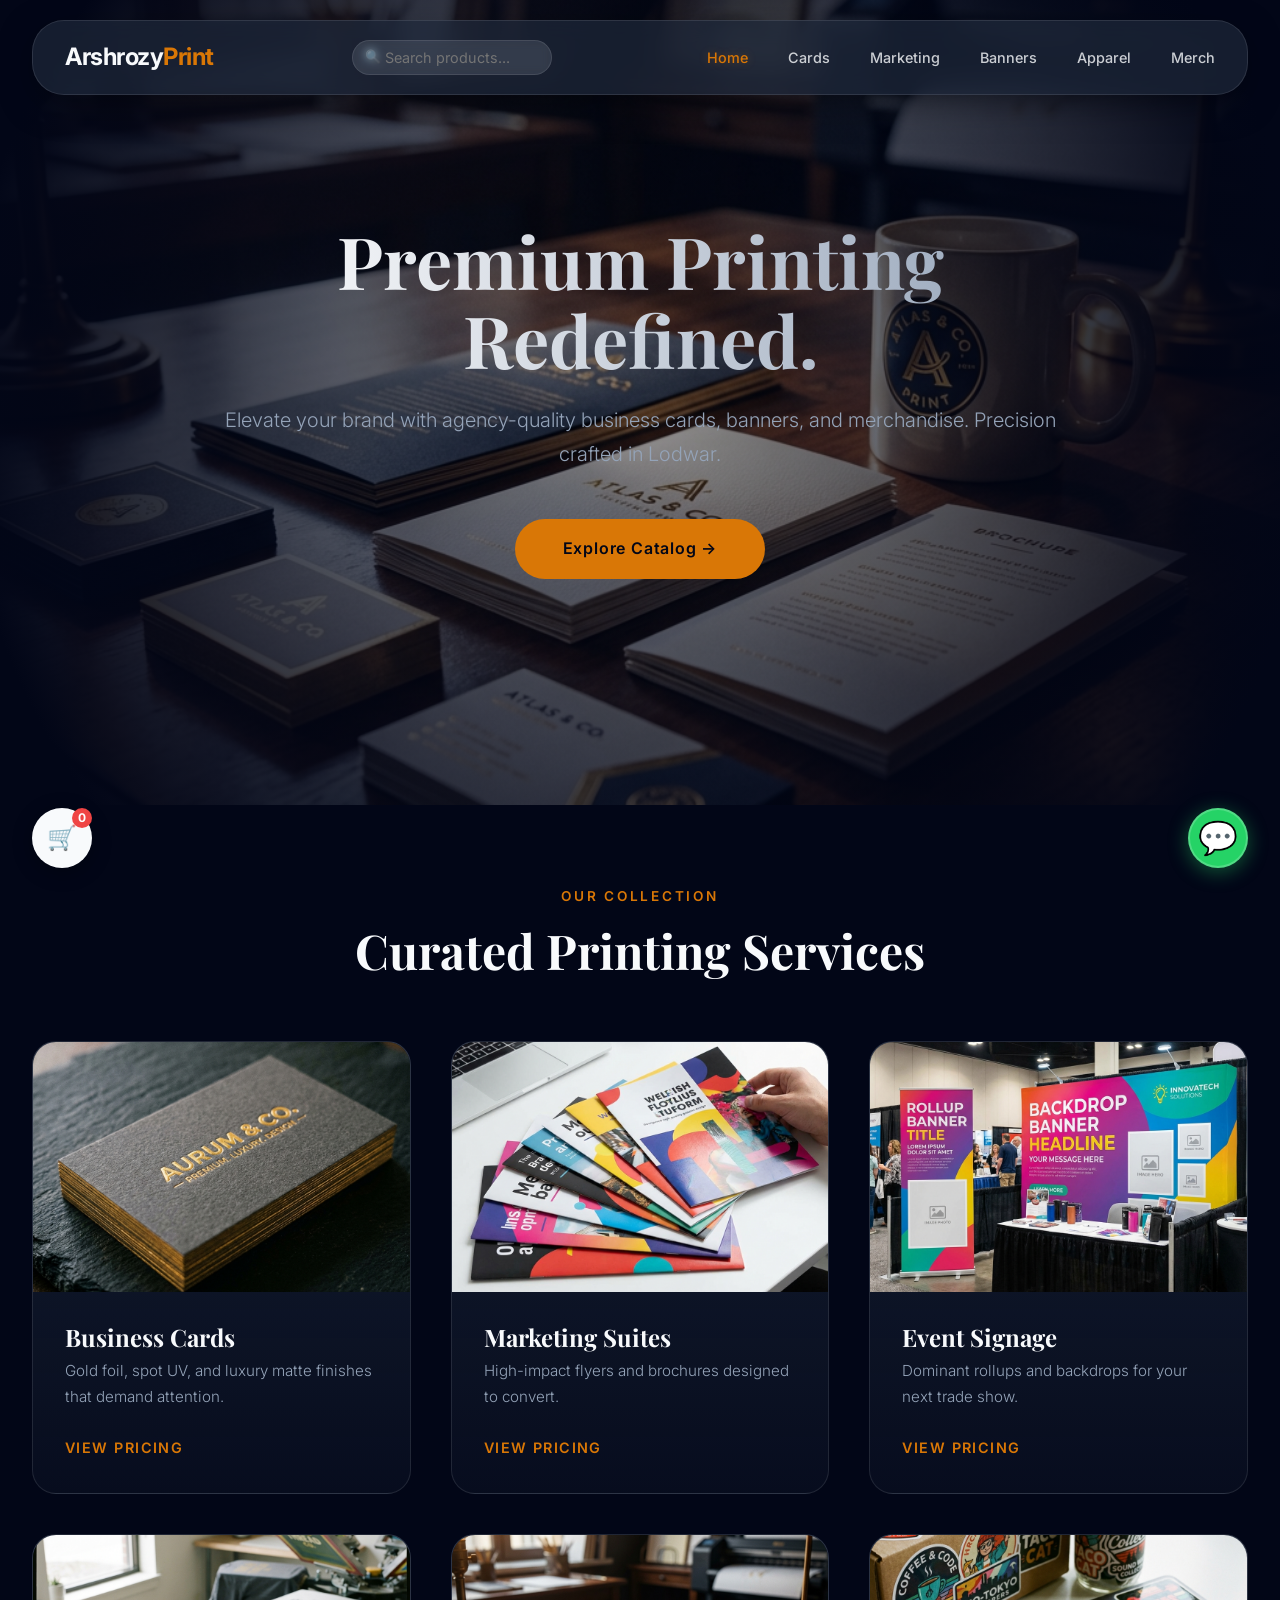
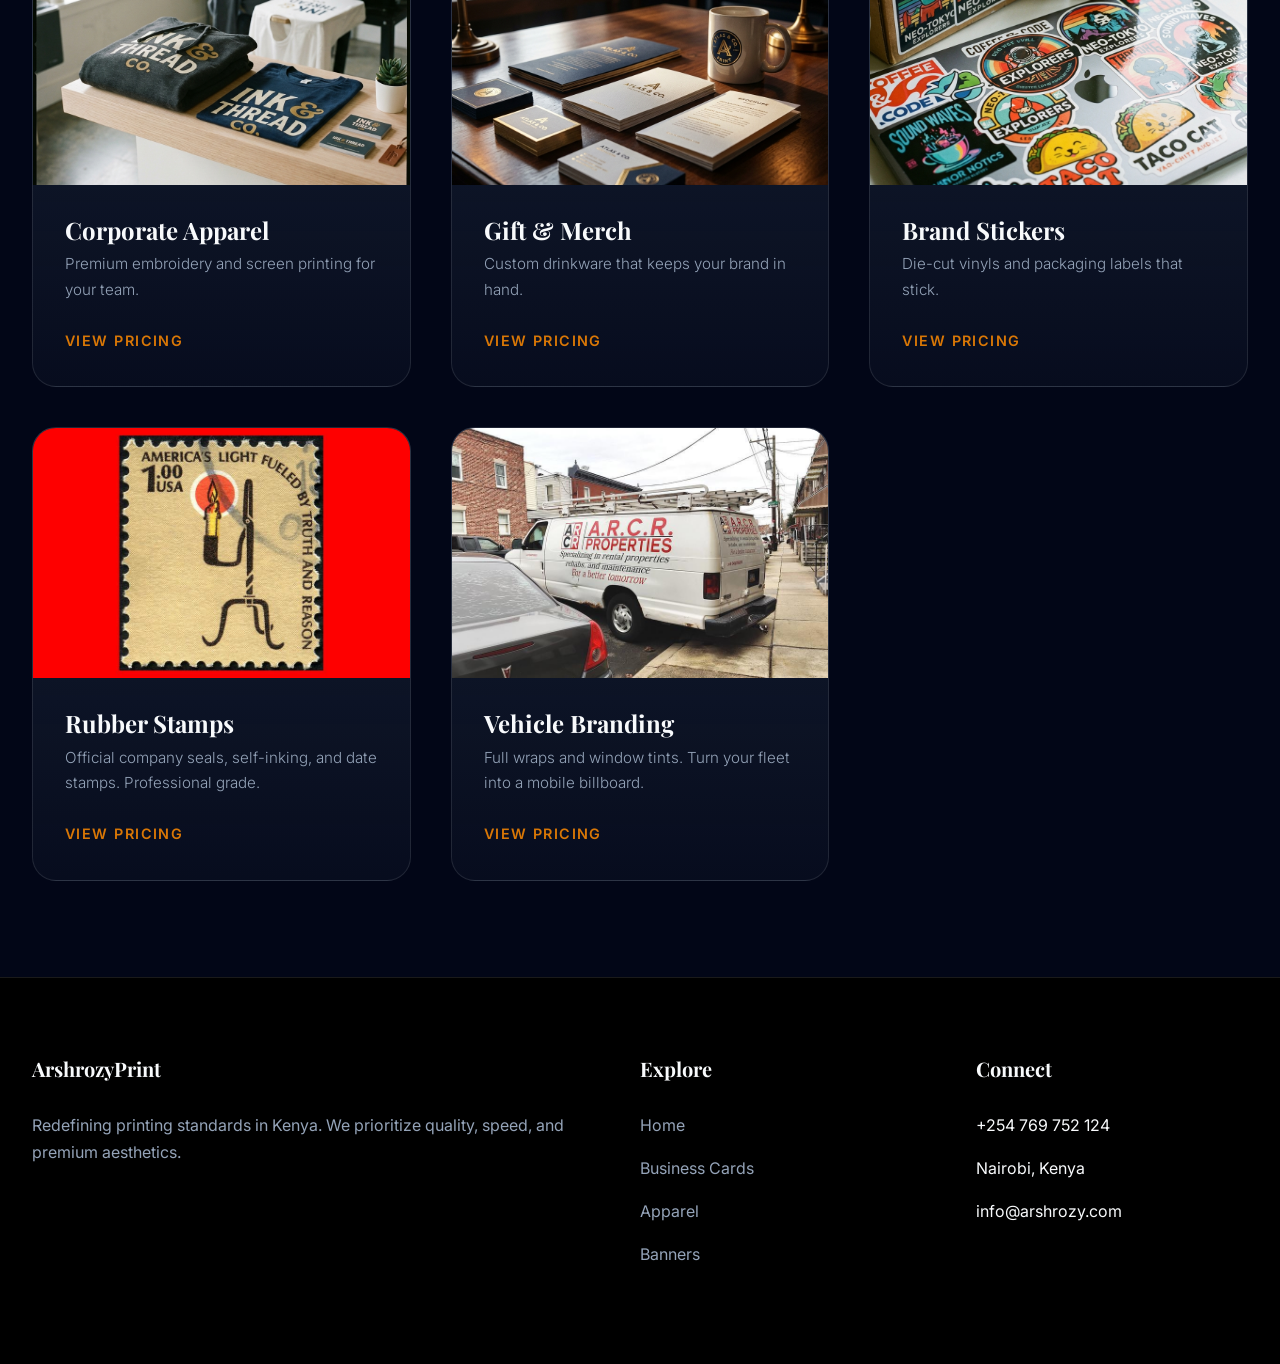
==== commit 3acca71f: "Update location from Nairobi to Lodwar" ====
--- a/index.html
+++ b/index.html
@@ -43,7 +43,7 @@
             <div class="hero-content">
                 <h1>Premium Printing<br>Redefined.</h1>
                 <p>Elevate your brand with agency-quality business cards, banners, and merchandise. Precision crafted in
-                    Nairobi.</p>
+                    Lodwar.</p>
                 <div style="margin-top: 2rem;">
                     <a href="#catalog" class="btn-primary">Explore Catalog &rarr;</a>
                 </div>
@@ -186,4 +186,4 @@
     <script src="script.js"></script>
 </body>
 
-</html>+</html>
--- a/style.css
+++ b/style.css
@@ -164,7 +164,8 @@
 }
 
 .hero h1 {
-    font-size: 4.5rem;
+    font-size: clamp(3rem, 8vw, 4.5rem);
+    /* Dynamic scaling */
     margin-bottom: 1.5rem;
     background: linear-gradient(to right, #fff, #94a3b8);
     -webkit-background-clip: text;
@@ -173,7 +174,7 @@
 }
 
 .hero p {
-    font-size: 1.25rem;
+    font-size: clamp(1rem, 2vw, 1.25rem);
     color: var(--text-muted);
     margin-bottom: 3rem;
     font-weight: 300;
@@ -237,7 +238,7 @@
 }
 
 .section-title {
-    font-size: 3rem;
+    font-size: clamp(2rem, 5vw, 3rem);
     text-align: center;
     margin-bottom: 4rem;
     position: relative;
@@ -245,7 +246,8 @@
 
 .grid {
     display: grid;
-    grid-template-columns: repeat(auto-fill, minmax(320px, 1fr));
+    grid-template-columns: repeat(auto-fill, minmax(280px, 1fr));
+    /* Improved for mobile */
     gap: 2.5rem;
 }
 
@@ -321,6 +323,14 @@
     box-shadow: var(--shadow-soft);
     overflow: hidden;
     height: 500px;
+}
+
+@media (max-width: 768px) {
+    .product-image {
+        height: auto;
+        aspect-ratio: 1/1;
+        /* Square on mobile */
+    }
 }
 
 .product-image img {
@@ -521,6 +531,9 @@
         border-radius: var(--radius-lg);
         border: 1px solid var(--glass-border);
         gap: 1.5rem;
+        z-index: 200;
+        /* Ensure on top */
+        backdrop-filter: blur(15px);
     }
 
     .hero h1 {
@@ -533,10 +546,48 @@
         gap: 3rem;
     }
 
+    .product-details {
+        padding: 1.5rem;
+        /* More compact on mobile */
+    }
+
     .hero {
         height: auto;
         padding: 6rem 0;
         min-height: auto;
+    }
+
+    /* Make search accessible on mobile */
+    .search-container {
+        display: block;
+        margin-right: 0.5rem;
+    }
+
+    .search-input {
+        width: 40px;
+        /* Collapsed initially on mobile if desired, or wider */
+        padding-left: 10px;
+        padding-right: 0;
+        text-indent: -9999px;
+        /* Hide text if we just want icon, but let's try a small bar */
+    }
+
+    .search-input:focus {
+        width: 180px;
+        text-indent: 0;
+        z-index: 201;
+        position: relative;
+    }
+
+    .search-icon {
+        left: 50%;
+        transform: translate(-50%, -50%);
+    }
+
+    .search-input:focus+.search-results {
+        width: 80vw;
+        right: -100px;
+        left: auto;
     }
 }
 
@@ -609,6 +660,15 @@
     max-height: 80vh;
     display: flex;
     flex-direction: column;
+}
+
+@media (max-width: 480px) {
+    .cart-modal {
+        width: 95%;
+        max-height: 90vh;
+        /* More height on mobile */
+        padding: 1.5rem;
+    }
 }
 
 .cart-header {
